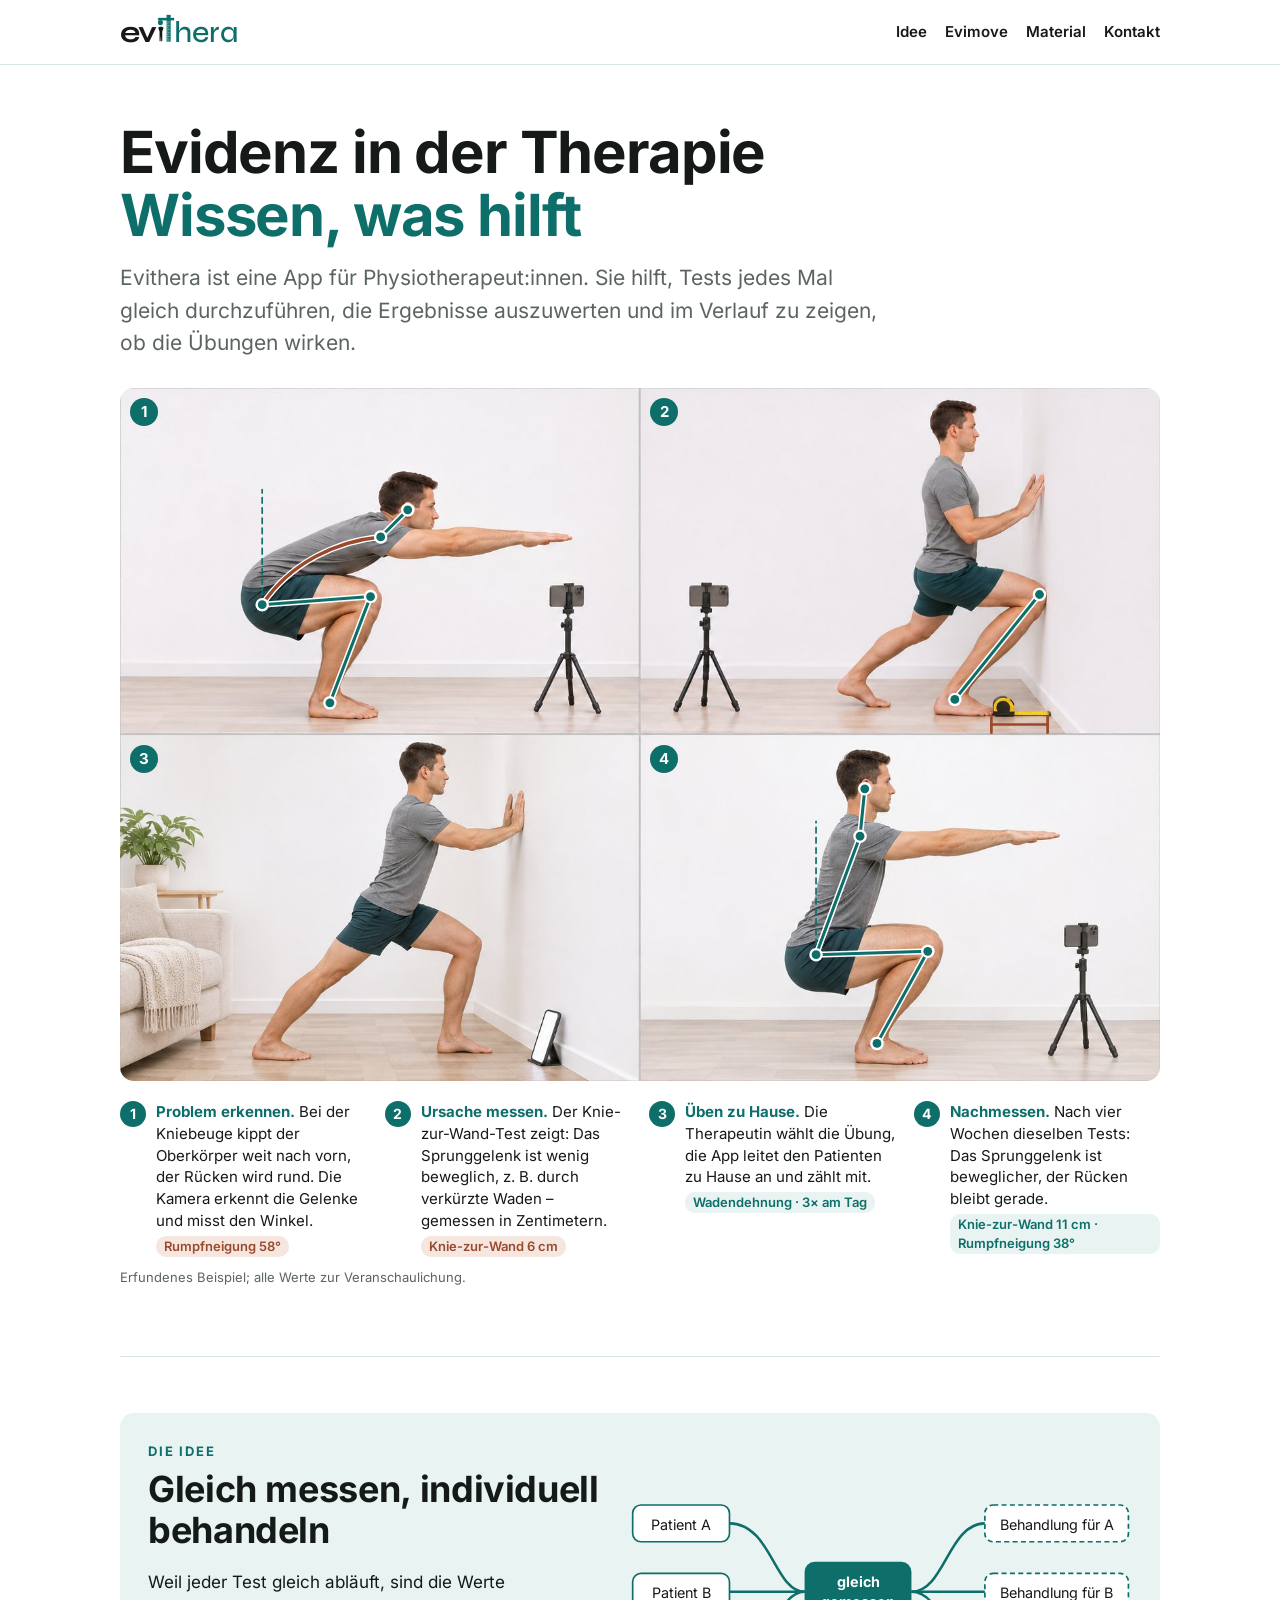
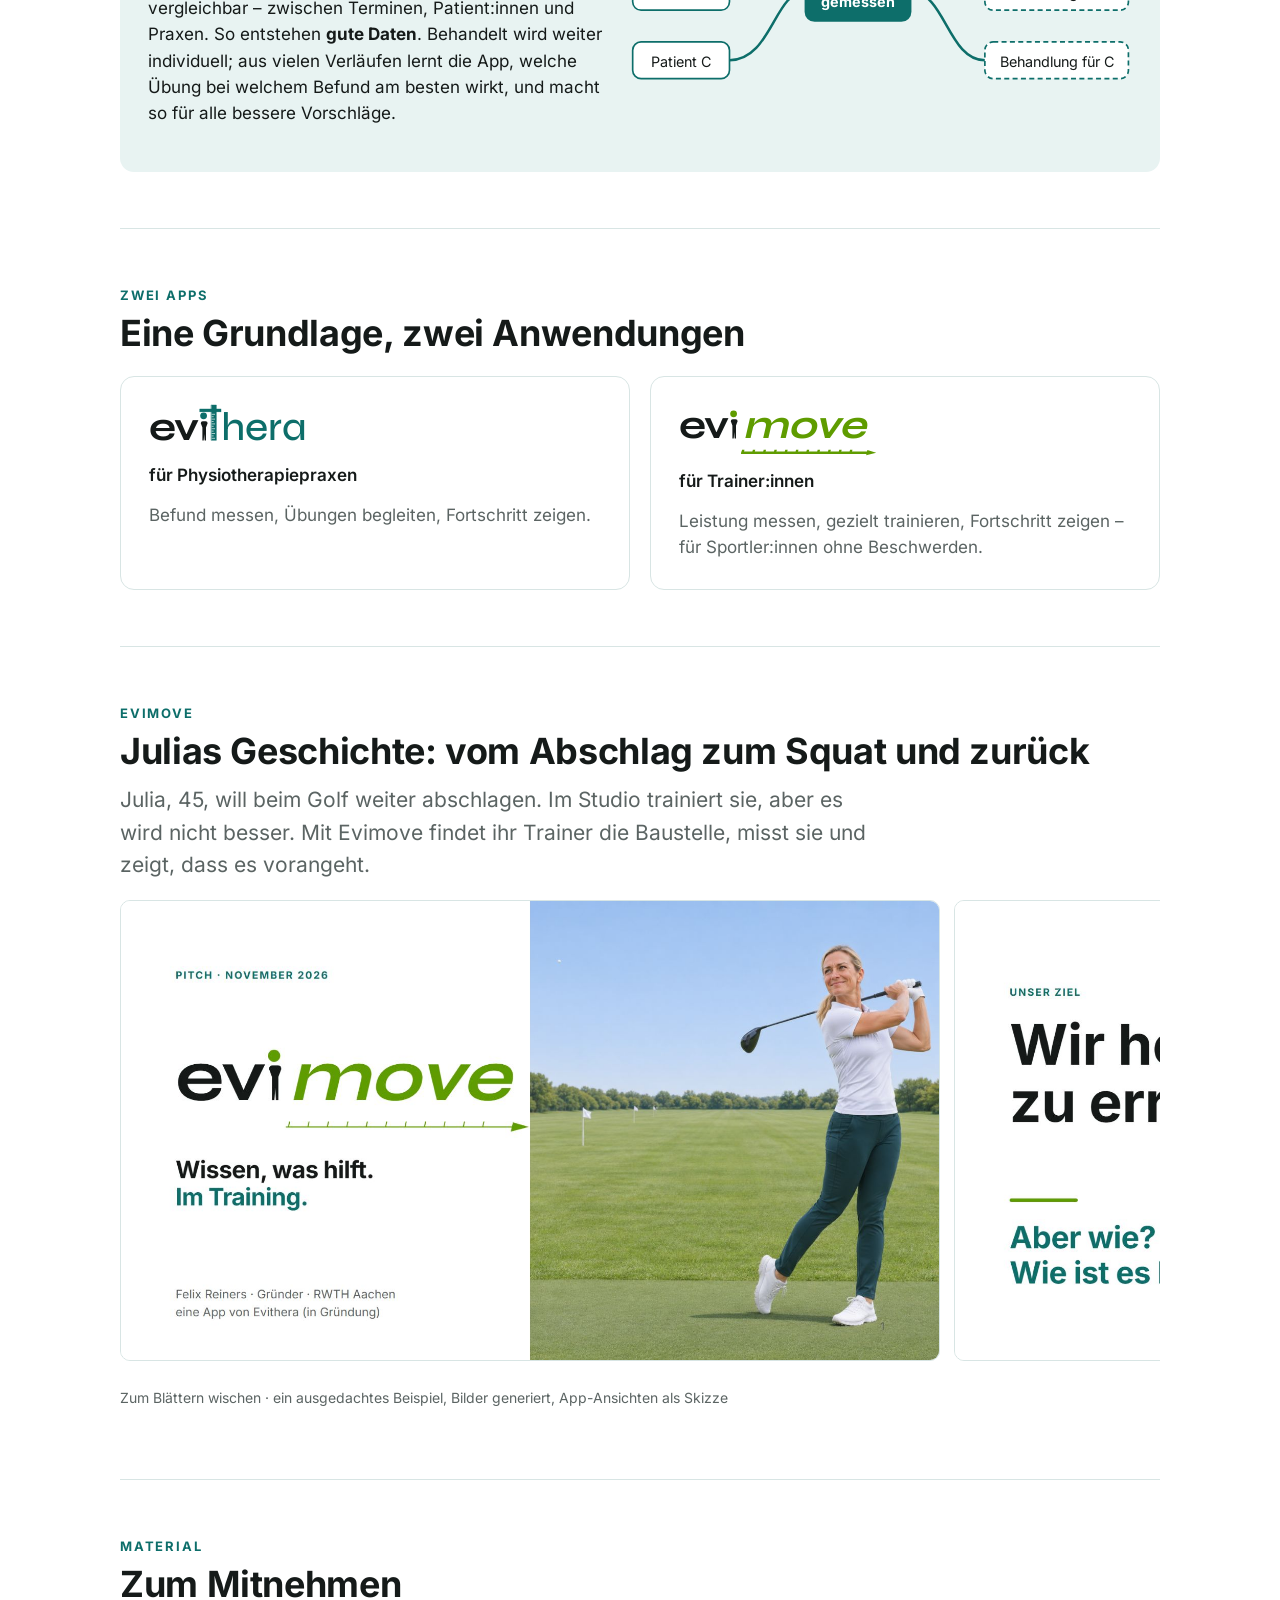
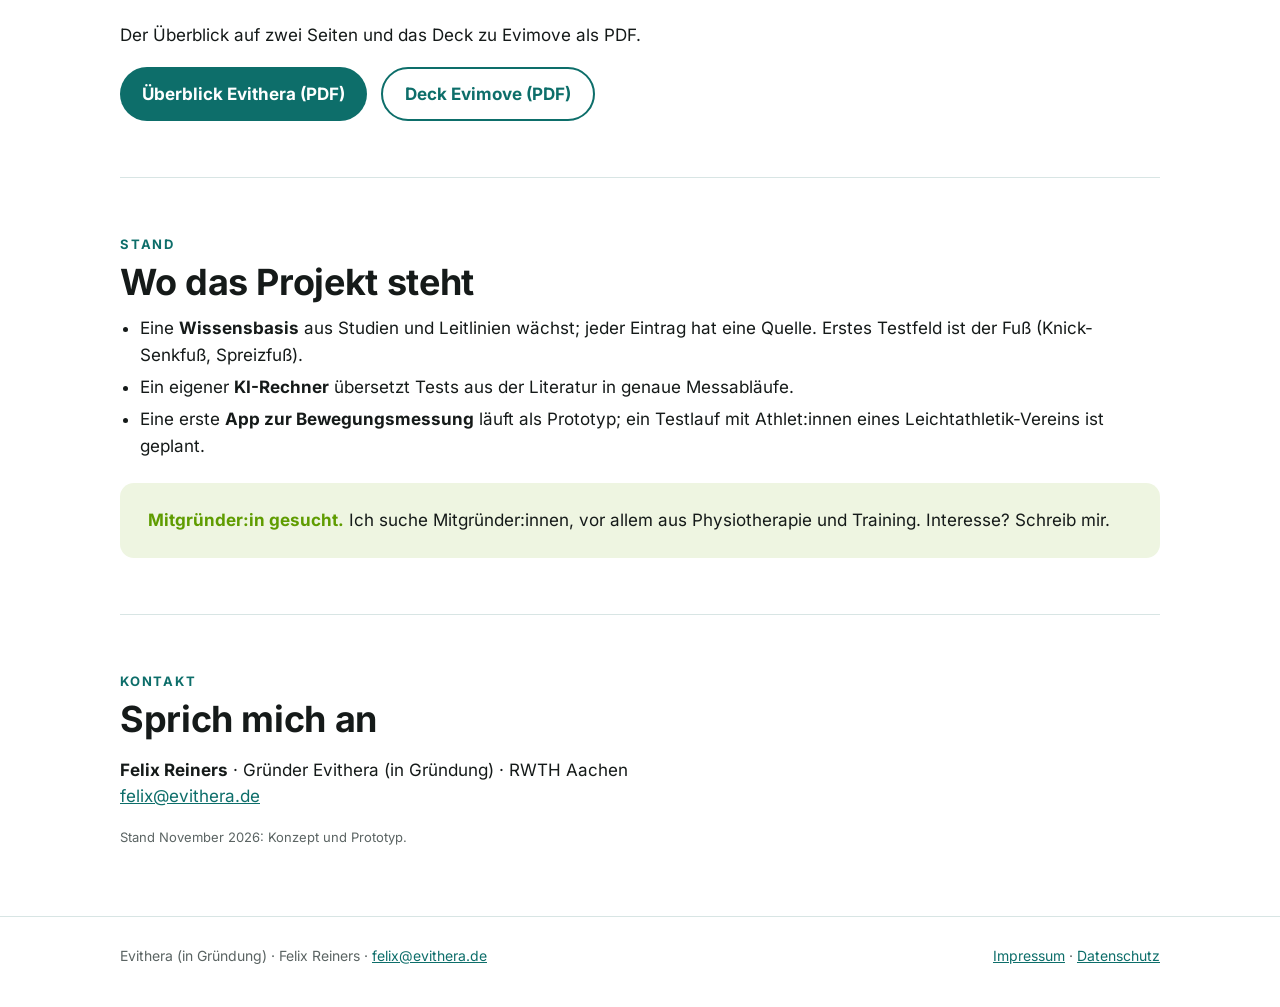
==== index.html @ f62c32c8 "Website evithera.de: Startseite im Handout-Stil, Evimove-Deck als Galerie, Material, Impressum, Date" ====
<!doctype html><html lang="de"><head><meta charset="utf-8"><meta name="viewport" content="width=device-width, initial-scale=1"><title>Evithera · Wissen, was hilft</title><meta name="description" content="Evithera: Evidenz in der Therapie. Tests gleich messen, Übungen begleiten, Fortschritt zeigen. Mit Evimove für Trainer:innen."><link rel="icon" href="bilder/icon.svg" type="image/svg+xml"><link rel="stylesheet" href="fonts/fonts.css"><style>
:root{--ink:#151a19;--petrol:#0d6e6a;--soft:#e8f3f2;--grey:#5b6463;--line:#d8e5e4;--green:#5f9c00;--greenbg:#eef5e1;--warm:#9a4a2c;--warmbg:#f6e6e0;color-scheme:light}
*{box-sizing:border-box}
html{scroll-behavior:smooth}
body{margin:0;background:#fff;color:var(--ink);font-family:Inter,Arial,sans-serif;font-size:17px;line-height:1.55;-webkit-text-size-adjust:100%}
a{color:var(--petrol)}
.w{max-width:1080px;margin:0 auto;padding:0 20px}
header{position:sticky;top:0;background:rgba(255,255,255,.94);backdrop-filter:blur(6px);border-bottom:1px solid var(--line);z-index:5}
header .w{display:flex;align-items:center;justify-content:space-between;gap:16px;height:64px}
nav{display:flex;gap:18px;font-size:15px;font-weight:600}
nav a{color:var(--ink);text-decoration:none}
nav a:hover{color:var(--petrol)}
@media(max-width:620px){nav .opt{display:none}}
h1{font-size:clamp(34px,6vw,58px);line-height:1.08;letter-spacing:-.02em;margin:56px 0 16px}
h1 span{color:var(--petrol)}
h2{font-size:clamp(26px,3.6vw,36px);line-height:1.15;letter-spacing:-.01em;margin:0 0 12px}
.kick{font-size:13px;font-weight:700;letter-spacing:.14em;text-transform:uppercase;color:var(--petrol);margin:0 0 8px}
.lead{font-size:clamp(18px,2.2vw,21px);color:var(--grey);max-width:760px;margin:0 0 28px}
section{padding:56px 0;border-top:1px solid var(--line)}
section.first{border-top:0;padding-top:0}
.story{position:relative;border-radius:14px;overflow:hidden}
.story img{width:100%;height:auto;display:block}
.story svg{position:absolute;inset:0;width:100%;height:100%}
.badge{position:absolute;display:inline-flex;width:28px;height:28px;border-radius:50%;background:var(--petrol);color:#fff;font-weight:700;font-size:15px;align-items:center;justify-content:center}
.caps{display:grid;grid-template-columns:repeat(4,1fr);gap:18px;margin-top:20px}
@media(max-width:860px){.caps{grid-template-columns:1fr 1fr}}
@media(max-width:520px){.caps{grid-template-columns:1fr}}
.cap{display:flex;gap:10px;font-size:15px;line-height:1.45}
.num{display:inline-flex;flex:none;width:26px;height:26px;border-radius:50%;background:var(--petrol);color:#fff;font-weight:700;font-size:14px;align-items:center;justify-content:center}
.cap b{color:var(--petrol)}
.m{display:inline-block;margin-top:4px;font-size:13px;font-weight:600;border-radius:10px;padding:1px 8px;background:var(--soft);color:var(--petrol)}
.m.w{background:var(--warmbg);color:var(--warm)}
.note{font-size:13px;color:var(--grey);margin-top:10px}
.data{display:grid;grid-template-columns:1fr 1.1fr;gap:28px;align-items:center;background:var(--soft);border-radius:14px;padding:28px}
@media(max-width:760px){.data{grid-template-columns:1fr}}
.apps{display:grid;grid-template-columns:1fr 1fr;gap:20px}
@media(max-width:760px){.apps{grid-template-columns:1fr}}
.app{border:1px solid var(--line);border-radius:14px;padding:28px}
.app p{margin:14px 0 0;color:var(--grey)}
.app .who{color:var(--ink);font-weight:600}
.gal{display:flex;gap:14px;overflow-x:auto;scroll-snap-type:x mandatory;padding-bottom:12px;-webkit-overflow-scrolling:touch}
.gal img{flex:none;width:min(86vw,820px);aspect-ratio:16/9;border-radius:10px;border:1px solid var(--line);scroll-snap-align:start;background:var(--soft)}
.hint{font-size:14px;color:var(--grey)}
.dl{display:flex;flex-wrap:wrap;gap:14px;margin-top:18px}
.btn{display:inline-flex;align-items:center;gap:10px;background:var(--petrol);color:#fff;text-decoration:none;font-weight:700;border-radius:999px;padding:12px 22px}
.btn.o{background:#fff;color:var(--petrol);border:2px solid var(--petrol)}
ul.st{padding-left:20px;margin:8px 0 0}ul.st li{margin:6px 0}
.cta{background:var(--greenbg);border-radius:14px;padding:24px 28px;margin-top:24px}
.cta b{color:var(--green)}
footer{border-top:1px solid var(--line);padding:28px 0 40px;font-size:14px;color:var(--grey)}
footer .w{display:flex;flex-wrap:wrap;gap:12px 28px;justify-content:space-between;align-items:center}
.legal h1{font-size:34px;margin-top:40px}.legal h2{font-size:21px;margin-top:28px}.legal p{max-width:760px}
</style></head><body><header><div class="w"><a href="index.html" aria-label="Evithera Startseite" style="text-decoration:none"><div style="display:inline-flex;align-items:baseline;white-space:nowrap;font-family:Syne,sans-serif;font-size:30px;line-height:1;color:#151a19;position:relative"><span style="font-weight:700;letter-spacing:-.02em;display:inline-flex;align-items:baseline">ev<span style="display:inline-block;vertical-align:baseline;overflow:visible;width:0.28em;height:0.74em;margin:0 .01em 0 .015em"><svg viewBox="0 0 28 74" fill="none" stroke="currentColor" stroke-linecap="round" style="display:block;overflow:visible;width:100%;height:100%"><circle cx="11.5" cy="12" r="8.5" fill="#0d6e6a" stroke="none"/><path d="M4.45 30.5 Q4.45 25.5 9.45 25.5 L16.55 25.5 Q21.55 25.5 21.55 30.5 L17.5 41.5 L17.5 74 L8.5 74 L8.5 41.5 Z" fill="currentColor" stroke="none"/><path d="M11.8 75 L13 57 L14.2 75 Z" fill="#ffffff" stroke="none"/></svg></span></span><span style="color:#0d6e6a;display:inline-flex;align-items:baseline;position:relative;font-weight:500"><span style="display:inline-block;vertical-align:baseline;overflow:visible;width:0.3em;height:0.88em;margin:0 0 0 -0.04em"><svg viewBox="0 0 30 88" fill="none" stroke="currentColor" stroke-linecap="round" style="display:block;overflow:visible;width:100%;height:100%"><g transform="translate(0 14.3)"><path d="M6 -14.3 L18.4 -14.3 L18.4 74 L6 74 Z" fill="currentColor"/><rect x="-23" y="-4.3" width="53" height="7.2" fill="currentColor"/><line x1="7.6" y1="69" x2="14.1" y2="69" stroke="#ffffff" stroke-width="1.6"/><line x1="7.6" y1="63" x2="10.6" y2="63" stroke="#ffffff" stroke-width="1.6"/><line x1="7.6" y1="57" x2="14.1" y2="57" stroke="#ffffff" stroke-width="1.6"/><line x1="7.6" y1="51" x2="10.6" y2="51" stroke="#ffffff" stroke-width="1.6"/><line x1="7.6" y1="45" x2="14.1" y2="45" stroke="#ffffff" stroke-width="1.6"/><line x1="7.6" y1="39" x2="10.6" y2="39" stroke="#ffffff" stroke-width="1.6"/><line x1="7.6" y1="33" x2="14.1" y2="33" stroke="#ffffff" stroke-width="1.6"/><line x1="7.6" y1="27" x2="10.6" y2="27" stroke="#ffffff" stroke-width="1.6"/><line x1="7.6" y1="21" x2="14.1" y2="21" stroke="#ffffff" stroke-width="1.6"/><line x1="7.6" y1="15" x2="10.6" y2="15" stroke="#ffffff" stroke-width="1.6"/><line x1="7.6" y1="9" x2="14.1" y2="9" stroke="#ffffff" stroke-width="1.6"/></g></svg></span>hera</span></div></a><nav><a class="opt" href="index.html#idee">Idee</a><a class="opt" href="index.html#evimove">Evimove</a><a href="index.html#material">Material</a><a href="index.html#kontakt">Kontakt</a></nav></div></header><main class="w">
<section class="first"><h1>Evidenz in der Therapie<br><span>Wissen, was hilft</span></h1>
<p class="lead">Evithera ist eine App für Physiotherapeut:innen. Sie hilft, Tests jedes Mal gleich durchzuführen, die Ergebnisse auszuwerten und im Verlauf zu zeigen, ob die Übungen wirken.</p>
<div class="story"><img src="bilder/geschichte.jpg" alt="Bildgeschichte in vier Feldern: Kniebeuge, Knie-zur-Wand-Test, Wadendehnung zu Hause, Nachmessen" width="1536" height="1024"><svg viewBox="0 0 1536 1024" preserveAspectRatio="none" aria-hidden="true">
<defs><g id="dot"><circle r="10" fill="#fff"/><circle r="6.5" fill="#0d6e6a"/></g></defs>
<g fill="none" stroke-linecap="round" stroke-linejoin="round">
<polyline points="425,180 385,220" stroke="#fff" stroke-width="9"/><polyline points="425,180 385,220" stroke="#0d6e6a" stroke-width="4.5"/>
<path d="M385,220 C320,226 252,258 210,320" stroke="#fff" stroke-width="9"/><path d="M385,220 C320,226 252,258 210,320" stroke="#9a4a2c" stroke-width="5"/>
<polyline points="210,320 370,308 310,465" stroke="#fff" stroke-width="9"/><polyline points="210,320 370,308 310,465" stroke="#0d6e6a" stroke-width="4.5"/>
<line x1="210" y1="320" x2="210" y2="150" stroke="#0d6e6a" stroke-width="2.5" stroke-dasharray="8 7"/>
<polyline points="1233,460 1358,305" stroke="#fff" stroke-width="9"/><polyline points="1233,460 1358,305" stroke="#0d6e6a" stroke-width="4.5"/>
<line x1="1287" y1="497" x2="1370" y2="497" stroke="#9a4a2c" stroke-width="4"/><line x1="1287" y1="485" x2="1287" y2="509" stroke="#9a4a2c" stroke-width="4"/><line x1="1370" y1="485" x2="1370" y2="509" stroke="#9a4a2c" stroke-width="4"/>
<polyline points="1100,592 1093,662 1028,837 1193,832 1118,968" stroke="#fff" stroke-width="9"/>
<polyline points="1100,592 1093,662 1028,837 1193,832 1118,968" stroke="#0d6e6a" stroke-width="4.5"/>
<line x1="1028" y1="837" x2="1028" y2="640" stroke="#0d6e6a" stroke-width="2.5" stroke-dasharray="8 7"/>
</g>
<use href="#dot" x="1233" y="460"/><use href="#dot" x="1358" y="305"/>
<use href="#dot" x="1100" y="592"/><use href="#dot" x="1093" y="662"/><use href="#dot" x="1028" y="837"/><use href="#dot" x="1193" y="832"/><use href="#dot" x="1118" y="968"/>
<use href="#dot" x="425" y="180"/><use href="#dot" x="385" y="220"/><use href="#dot" x="210" y="320"/><use href="#dot" x="370" y="308"/><use href="#dot" x="310" y="465"/>
</svg>
<span class="badge" style="left:10px;top:10px">1</span><span class="badge" style="left:calc(50% + 10px);top:10px">2</span>
<span class="badge" style="left:10px;top:calc(50% + 10px)">3</span><span class="badge" style="left:calc(50% + 10px);top:calc(50% + 10px)">4</span></div>
<div class="caps"><div class="cap"><span class="num">1</span><div><b>Problem erkennen.</b> Bei der Kniebeuge kippt der Oberkörper weit nach vorn, der Rücken wird rund. Die Kamera erkennt die Gelenke und misst den Winkel.<br><span class="m w">Rumpfneigung 58°</span></div></div><div class="cap"><span class="num">2</span><div><b>Ursache messen.</b> Der Knie-zur-Wand-Test zeigt: Das Sprunggelenk ist wenig beweglich, z.&nbsp;B. durch verkürzte Waden – gemessen in Zentimetern.<br><span class="m w">Knie-zur-Wand 6 cm</span></div></div><div class="cap"><span class="num">3</span><div><b>Üben zu Hause.</b> Die Therapeutin wählt die Übung, die App leitet den Patienten zu Hause an und zählt mit.<br><span class="m ">Wadendehnung · 3× am Tag</span></div></div><div class="cap"><span class="num">4</span><div><b>Nachmessen.</b> Nach vier Wochen dieselben Tests: Das Sprunggelenk ist beweglicher, der Rücken bleibt gerade.<br><span class="m ">Knie-zur-Wand 11 cm · Rumpfneigung 38°</span></div></div></div><p class="note">Erfundenes Beispiel; alle Werte zur Veranschaulichung.</p></section>

<section id="idee"><div class="data"><div><p class="kick">Die Idee</p><h2>Gleich messen, individuell behandeln</h2>
<p>Weil jeder Test gleich abläuft, sind die Werte vergleichbar – zwischen Terminen, Patient:innen und Praxen. So entstehen <b>gute Daten</b>. Behandelt wird weiter individuell; aus vielen Verläufen lernt die App, welche Übung bei welchem Befund am besten wirkt, und macht so für alle bessere Vorschläge.</p></div>
<svg viewBox="0 0 300 116" width="100%" font-family="Inter,Arial" font-size="8.6" role="img" aria-label="Patient A, B und C werden gleich gemessen und bekommen je ihre eigene Behandlung">
<g fill="#fff" stroke="#0d6e6a"><rect x="1" y="6" width="58" height="22" rx="5"/><rect x="1" y="47" width="58" height="22" rx="5"/><rect x="1" y="88" width="58" height="22" rx="5"/></g>
<g text-anchor="middle" fill="#151a19"><text x="30" y="21">Patient A</text><text x="30" y="62">Patient B</text><text x="30" y="103">Patient C</text></g>
<g stroke="#0d6e6a" stroke-width="1.5" fill="none"><path d="M59 17 C84 17 86 58 104 58"/><path d="M59 58 H104"/><path d="M59 99 C84 99 86 58 104 58"/></g>
<rect x="104" y="40" width="64" height="36" rx="6" fill="#0d6e6a"/><text x="136" y="55" fill="#fff" text-anchor="middle" font-weight="700">gleich</text><text x="136" y="67" fill="#fff" text-anchor="middle" font-weight="700">gemessen</text>
<g stroke="#0d6e6a" stroke-width="1.5" fill="none"><path d="M168 58 C188 58 190 17 212 17"/><path d="M168 58 H212"/><path d="M168 58 C188 58 190 99 212 99"/></g>
<g fill="#fff" stroke="#0d6e6a" stroke-dasharray="3 2"><rect x="212" y="6" width="86" height="22" rx="5"/><rect x="212" y="47" width="86" height="22" rx="5"/><rect x="212" y="88" width="86" height="22" rx="5"/></g>
<g text-anchor="middle" fill="#151a19"><text x="255" y="21">Behandlung für A</text><text x="255" y="62">Behandlung für B</text><text x="255" y="103">Behandlung für C</text></g>
</svg></div></section>

<section><p class="kick">Zwei Apps</p><h2>Eine Grundlage, zwei Anwendungen</h2>
<div class="apps" style="margin-top:22px"><div class="app"><div style="display:inline-flex;align-items:baseline;white-space:nowrap;font-family:Syne,sans-serif;font-size:40px;line-height:1;color:#151a19;position:relative"><span style="font-weight:700;letter-spacing:-.02em;display:inline-flex;align-items:baseline">ev<span style="display:inline-block;vertical-align:baseline;overflow:visible;width:0.28em;height:0.74em;margin:0 .01em 0 .015em"><svg viewBox="0 0 28 74" fill="none" stroke="currentColor" stroke-linecap="round" style="display:block;overflow:visible;width:100%;height:100%"><circle cx="11.5" cy="12" r="8.5" fill="#0d6e6a" stroke="none"/><path d="M4.45 30.5 Q4.45 25.5 9.45 25.5 L16.55 25.5 Q21.55 25.5 21.55 30.5 L17.5 41.5 L17.5 74 L8.5 74 L8.5 41.5 Z" fill="currentColor" stroke="none"/><path d="M11.8 75 L13 57 L14.2 75 Z" fill="#ffffff" stroke="none"/></svg></span></span><span style="color:#0d6e6a;display:inline-flex;align-items:baseline;position:relative;font-weight:500"><span style="display:inline-block;vertical-align:baseline;overflow:visible;width:0.3em;height:0.88em;margin:0 0 0 -0.04em"><svg viewBox="0 0 30 88" fill="none" stroke="currentColor" stroke-linecap="round" style="display:block;overflow:visible;width:100%;height:100%"><g transform="translate(0 14.3)"><path d="M6 -14.3 L18.4 -14.3 L18.4 74 L6 74 Z" fill="currentColor"/><rect x="-23" y="-4.3" width="53" height="7.2" fill="currentColor"/><line x1="7.6" y1="69" x2="14.1" y2="69" stroke="#ffffff" stroke-width="1.6"/><line x1="7.6" y1="63" x2="10.6" y2="63" stroke="#ffffff" stroke-width="1.6"/><line x1="7.6" y1="57" x2="14.1" y2="57" stroke="#ffffff" stroke-width="1.6"/><line x1="7.6" y1="51" x2="10.6" y2="51" stroke="#ffffff" stroke-width="1.6"/><line x1="7.6" y1="45" x2="14.1" y2="45" stroke="#ffffff" stroke-width="1.6"/><line x1="7.6" y1="39" x2="10.6" y2="39" stroke="#ffffff" stroke-width="1.6"/><line x1="7.6" y1="33" x2="14.1" y2="33" stroke="#ffffff" stroke-width="1.6"/><line x1="7.6" y1="27" x2="10.6" y2="27" stroke="#ffffff" stroke-width="1.6"/><line x1="7.6" y1="21" x2="14.1" y2="21" stroke="#ffffff" stroke-width="1.6"/><line x1="7.6" y1="15" x2="10.6" y2="15" stroke="#ffffff" stroke-width="1.6"/><line x1="7.6" y1="9" x2="14.1" y2="9" stroke="#ffffff" stroke-width="1.6"/></g></svg></span>hera</span></div><p class="who">für Physiotherapiepraxen</p><p>Befund messen, Übungen begleiten, Fortschritt zeigen.</p></div>
<div class="app"><div style="display:inline-flex;align-items:baseline;white-space:nowrap;font-family:Syne,sans-serif;font-size:40px;line-height:1;color:#151a19;position:relative"><span style="font-weight:700;letter-spacing:-.02em;display:inline-flex;align-items:baseline">ev</span><span style="display:inline-block;vertical-align:baseline;overflow:visible;width:0.28em;height:0.74em;margin:0 .01em 0 .015em"><svg viewBox="0 0 28 74" fill="none" stroke="currentColor" stroke-linecap="round" style="display:block;overflow:visible;width:100%;height:100%"><circle cx="11.5" cy="12" r="8.5" fill="#5f9c00" stroke="none"/><path d="M4.45 30.5 Q4.45 25.5 9.45 25.5 L16.55 25.5 Q21.55 25.5 21.55 30.5 L17.5 41.5 L17.5 74 L8.5 74 L8.5 41.5 Z" fill="currentColor" stroke="none"/><path d="M11.8 75 L13 57 L14.2 75 Z" fill="#ffffff" stroke="none"/></svg></span><span style="color:#5f9c00;display:inline-flex;align-items:baseline;position:relative;font-weight:700;transform:skewX(-13deg);transform-origin:0 100%">move<span style="position:absolute;left:.04em;right:-.34em;bottom:-.24em;height:.13em"><svg viewBox="0 0 200 14" preserveAspectRatio="none" style="width:100%;height:100%;display:block;overflow:visible"><line x1="2" y1="2" x2="2" y2="10" stroke="currentColor" stroke-width="2.4" vector-effect="non-scaling-stroke"/><line x1="18" y1="2" x2="18" y2="10" stroke="currentColor" stroke-width="2.4" vector-effect="non-scaling-stroke"/><line x1="34" y1="2" x2="34" y2="10" stroke="currentColor" stroke-width="2.4" vector-effect="non-scaling-stroke"/><line x1="50" y1="2" x2="50" y2="10" stroke="currentColor" stroke-width="2.4" vector-effect="non-scaling-stroke"/><line x1="66" y1="2" x2="66" y2="10" stroke="currentColor" stroke-width="2.4" vector-effect="non-scaling-stroke"/><line x1="82" y1="2" x2="82" y2="10" stroke="currentColor" stroke-width="2.4" vector-effect="non-scaling-stroke"/><line x1="98" y1="2" x2="98" y2="10" stroke="currentColor" stroke-width="2.4" vector-effect="non-scaling-stroke"/><line x1="114" y1="2" x2="114" y2="10" stroke="currentColor" stroke-width="2.4" vector-effect="non-scaling-stroke"/><line x1="130" y1="2" x2="130" y2="10" stroke="currentColor" stroke-width="2.4" vector-effect="non-scaling-stroke"/><line x1="146" y1="2" x2="146" y2="10" stroke="currentColor" stroke-width="2.4" vector-effect="non-scaling-stroke"/><line x1="162" y1="2" x2="162" y2="10" stroke="currentColor" stroke-width="2.4" vector-effect="non-scaling-stroke"/><line x1="0" y1="10" x2="192" y2="10" stroke="currentColor" stroke-width="2.6" vector-effect="non-scaling-stroke"/><path d="M186 3 L200 10 L186 17Z" fill="currentColor"/></svg></span></span></div><p class="who" style="margin-top:22px">für Trainer:innen</p><p>Leistung messen, gezielt trainieren, Fortschritt zeigen – für Sportler:innen ohne Beschwerden.</p></div></div></section>

<section id="evimove"><p class="kick">Evimove</p><h2>Julias Geschichte: vom Abschlag zum Squat und zurück</h2>
<p class="lead" style="margin-bottom:18px">Julia, 45, will beim Golf weiter abschlagen. Im Studio trainiert sie, aber es wird nicht besser. Mit Evimove findet ihr Trainer die Baustelle, misst sie und zeigt, dass es vorangeht.</p>
<div class="gal"><img src="material/deck/folie-01.jpg" alt="Evimove-Deck, Folie 1" loading="lazy"><img src="material/deck/folie-02.jpg" alt="Evimove-Deck, Folie 2" loading="lazy"><img src="material/deck/folie-03.jpg" alt="Evimove-Deck, Folie 3" loading="lazy"><img src="material/deck/folie-04.jpg" alt="Evimove-Deck, Folie 4" loading="lazy"><img src="material/deck/folie-05.jpg" alt="Evimove-Deck, Folie 5" loading="lazy"><img src="material/deck/folie-06.jpg" alt="Evimove-Deck, Folie 6" loading="lazy"><img src="material/deck/folie-07.jpg" alt="Evimove-Deck, Folie 7" loading="lazy"><img src="material/deck/folie-08.jpg" alt="Evimove-Deck, Folie 8" loading="lazy"><img src="material/deck/folie-09.jpg" alt="Evimove-Deck, Folie 9" loading="lazy"><img src="material/deck/folie-10.jpg" alt="Evimove-Deck, Folie 10" loading="lazy"><img src="material/deck/folie-11.jpg" alt="Evimove-Deck, Folie 11" loading="lazy"><img src="material/deck/folie-12.jpg" alt="Evimove-Deck, Folie 12" loading="lazy"><img src="material/deck/folie-13.jpg" alt="Evimove-Deck, Folie 13" loading="lazy"><img src="material/deck/folie-14.jpg" alt="Evimove-Deck, Folie 14" loading="lazy"><img src="material/deck/folie-15.jpg" alt="Evimove-Deck, Folie 15" loading="lazy"><img src="material/deck/folie-16.jpg" alt="Evimove-Deck, Folie 16" loading="lazy"><img src="material/deck/folie-17.jpg" alt="Evimove-Deck, Folie 17" loading="lazy"><img src="material/deck/folie-18.jpg" alt="Evimove-Deck, Folie 18" loading="lazy"><img src="material/deck/folie-19.jpg" alt="Evimove-Deck, Folie 19" loading="lazy"><img src="material/deck/folie-20.jpg" alt="Evimove-Deck, Folie 20" loading="lazy"><img src="material/deck/folie-21.jpg" alt="Evimove-Deck, Folie 21" loading="lazy"><img src="material/deck/folie-22.jpg" alt="Evimove-Deck, Folie 22" loading="lazy"><img src="material/deck/folie-23.jpg" alt="Evimove-Deck, Folie 23" loading="lazy"></div><p class="hint">Zum Blättern wischen · ein ausgedachtes Beispiel, Bilder generiert, App-Ansichten als Skizze</p></section>

<section id="material"><p class="kick">Material</p><h2>Zum Mitnehmen</h2>
<p>Der Überblick auf zwei Seiten und das Deck zu Evimove als PDF.</p>
<div class="dl"><a class="btn" href="material/Evithera-Ueberblick.pdf">Überblick Evithera (PDF)</a><a class="btn o" href="material/Evimove-Deck.pdf">Deck Evimove (PDF)</a></div></section>

<section><p class="kick">Stand</p><h2>Wo das Projekt steht</h2>
<ul class="st"><li>Eine <b>Wissensbasis</b> aus Studien und Leitlinien wächst; jeder Eintrag hat eine Quelle. Erstes Testfeld ist der Fuß (Knick-Senkfuß, Spreizfuß).</li>
<li>Ein eigener <b>KI-Rechner</b> übersetzt Tests aus der Literatur in genaue Messabläufe.</li>
<li>Eine erste <b>App zur Bewegungsmessung</b> läuft als Prototyp; ein Testlauf mit Athlet:innen eines Leichtathletik-Vereins ist geplant.</li></ul>
<div class="cta"><b>Mitgründer:in gesucht.</b> Ich suche Mitgründer:innen, vor allem aus Physiotherapie und Training. Interesse? Schreib mir.</div></section>

<section id="kontakt"><p class="kick">Kontakt</p><h2>Sprich mich an</h2>
<p><b>Felix Reiners</b> · Gründer Evithera (in Gründung) · RWTH Aachen<br><a href="mailto:felix@evithera.de">felix@evithera.de</a></p>
<p class="note">Stand November 2026: Konzept und Prototyp.</p></section>
</main><footer><div class="w"><span>Evithera (in Gründung) · Felix Reiners · <a href="mailto:felix@evithera.de">felix@evithera.de</a></span><span><a href="impressum.html">Impressum</a> · <a href="datenschutz.html">Datenschutz</a></span></div></footer></body></html>
---- fonts/fonts.css ----
@font-face{font-family:'Inter';font-style:normal;font-weight:400 700;font-display:swap;src:url(inter.woff2) format('woff2')}
@font-face{font-family:'Syne';font-style:normal;font-weight:500 700;font-display:swap;src:url(syne.woff2) format('woff2')}
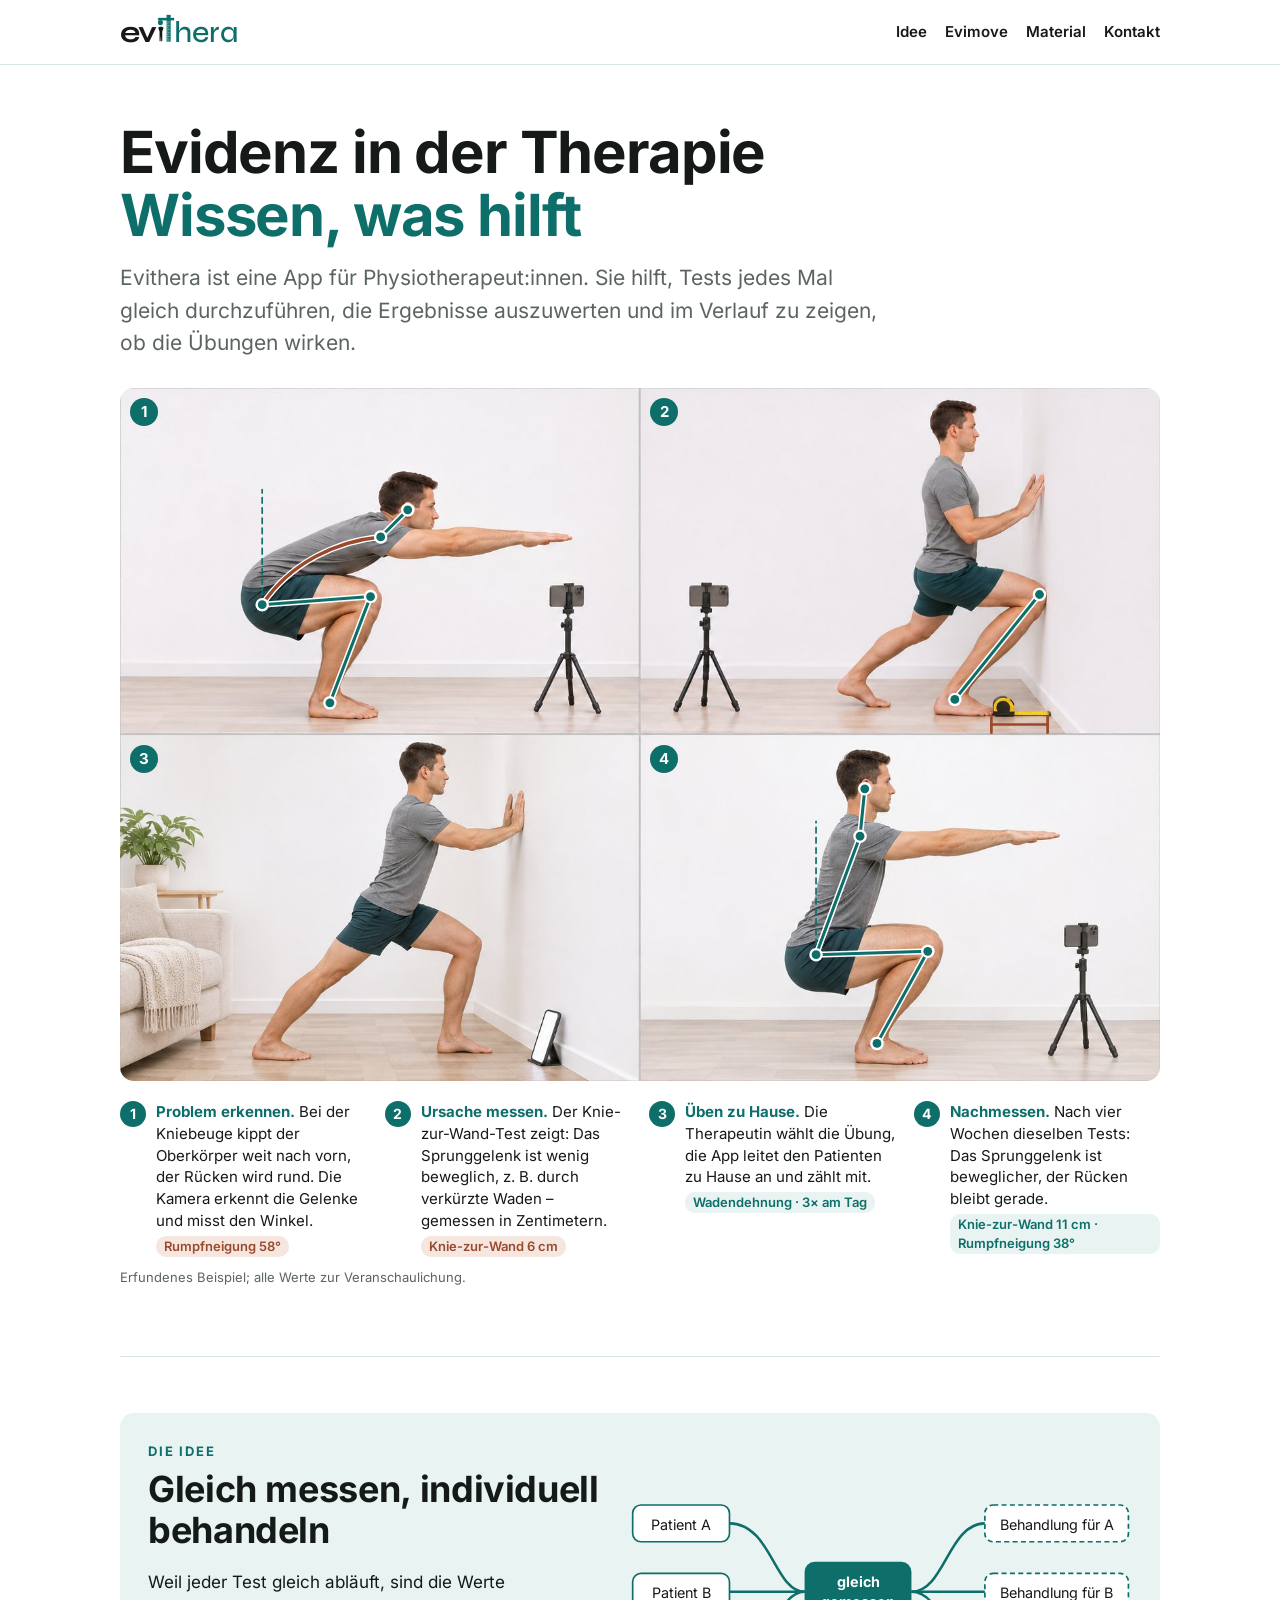
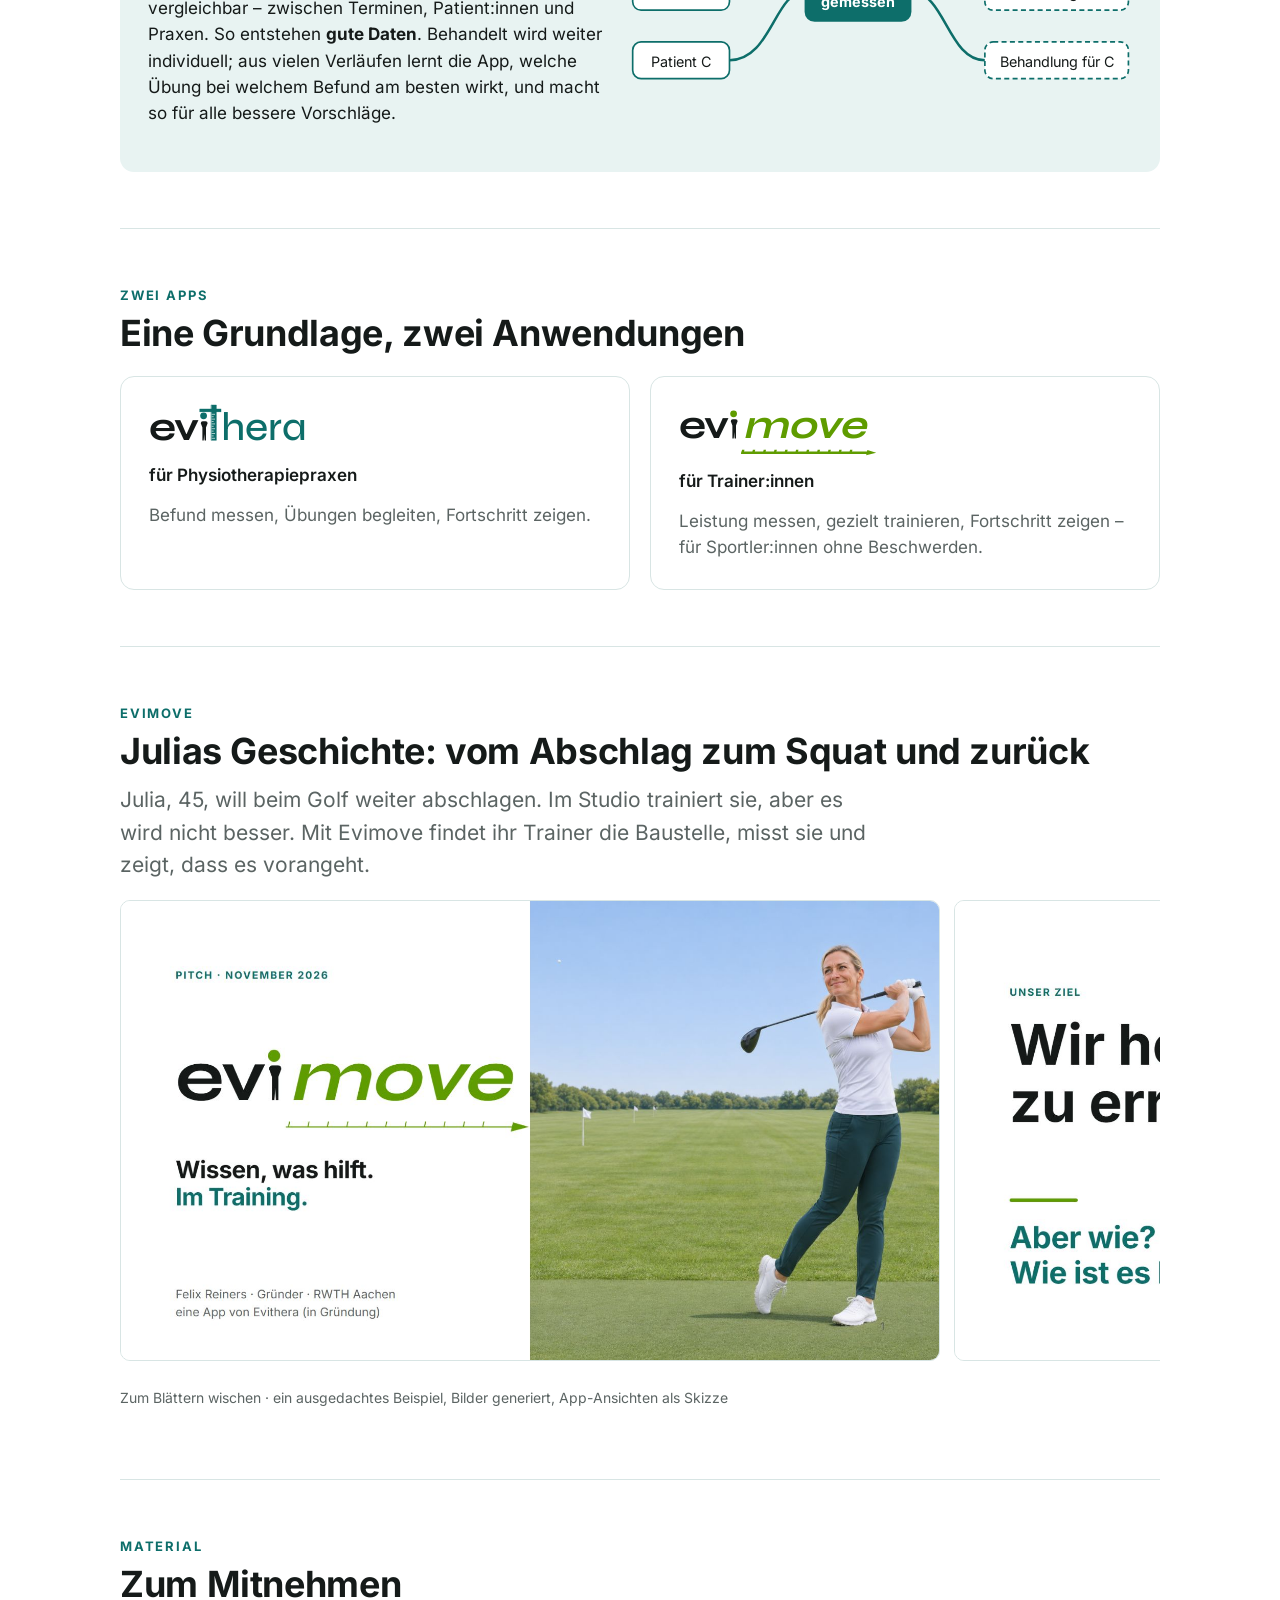
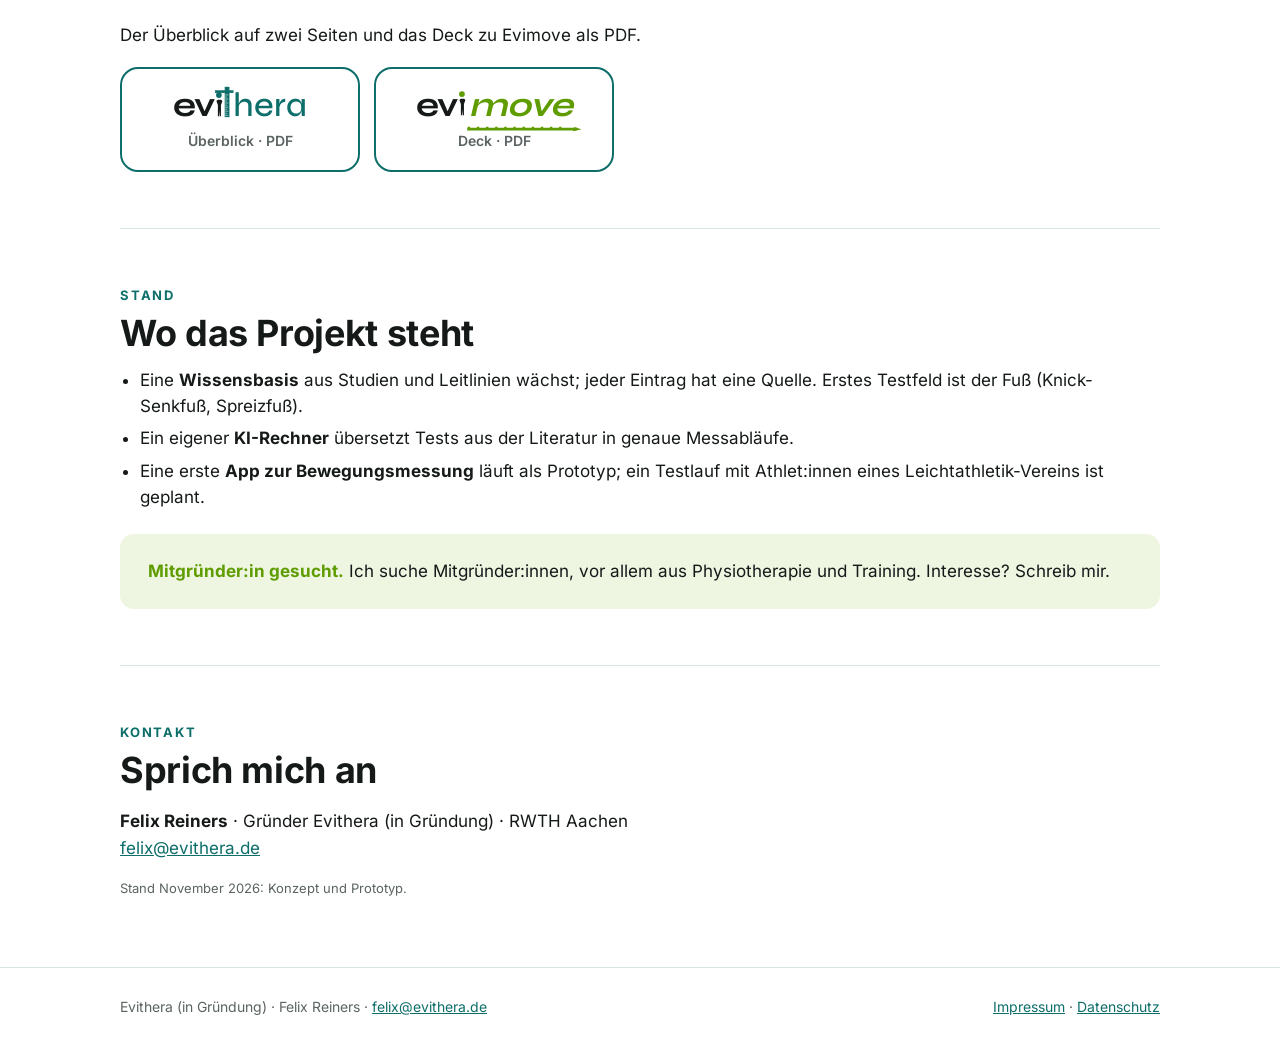
==== commit eef2d240: "Material: zwei Buttons mit den Logos von Evithera und Evimove" ====
--- a/index.html
+++ b/index.html
@@ -44,6 +44,9 @@
 .dl{display:flex;flex-wrap:wrap;gap:14px;margin-top:18px}
 .btn{display:inline-flex;align-items:center;gap:10px;background:var(--petrol);color:#fff;text-decoration:none;font-weight:700;border-radius:999px;padding:12px 22px}
 .btn.o{background:#fff;color:var(--petrol);border:2px solid var(--petrol)}
+.lbtn{display:inline-flex;flex-direction:column;align-items:center;justify-content:center;gap:8px;min-width:240px;padding:18px 26px;border:2px solid var(--petrol);border-radius:18px;background:#fff;text-decoration:none;color:var(--grey);font-size:14px;font-weight:600}
+.lbtn:hover{background:var(--soft)}
+.lbtn svg,.lbtn img{display:block;height:34px;width:auto}
 ul.st{padding-left:20px;margin:8px 0 0}ul.st li{margin:6px 0}
 .cta{background:var(--greenbg);border-radius:14px;padding:24px 28px;margin-top:24px}
 .cta b{color:var(--green)}
@@ -96,7 +99,7 @@
 
 <section id="material"><p class="kick">Material</p><h2>Zum Mitnehmen</h2>
 <p>Der Überblick auf zwei Seiten und das Deck zu Evimove als PDF.</p>
-<div class="dl"><a class="btn" href="material/Evithera-Ueberblick.pdf">Überblick Evithera (PDF)</a><a class="btn o" href="material/Evimove-Deck.pdf">Deck Evimove (PDF)</a></div></section>
+<div class="dl"><a class="lbtn" href="material/Evithera-Ueberblick.pdf" aria-label="Überblick Evithera (PDF)"><div style="display:inline-flex;align-items:baseline;white-space:nowrap;font-family:Syne,sans-serif;font-size:34px;line-height:1;color:#151a19;position:relative"><span style="font-weight:700;letter-spacing:-.02em;display:inline-flex;align-items:baseline">ev<span style="display:inline-block;vertical-align:baseline;overflow:visible;width:0.28em;height:0.74em;margin:0 .01em 0 .015em"><svg viewBox="0 0 28 74" fill="none" stroke="currentColor" stroke-linecap="round" style="display:block;overflow:visible;width:100%;height:100%"><circle cx="11.5" cy="12" r="8.5" fill="#0d6e6a" stroke="none"/><path d="M4.45 30.5 Q4.45 25.5 9.45 25.5 L16.55 25.5 Q21.55 25.5 21.55 30.5 L17.5 41.5 L17.5 74 L8.5 74 L8.5 41.5 Z" fill="currentColor" stroke="none"/><path d="M11.8 75 L13 57 L14.2 75 Z" fill="#ffffff" stroke="none"/></svg></span></span><span style="color:#0d6e6a;display:inline-flex;align-items:baseline;position:relative;font-weight:500"><span style="display:inline-block;vertical-align:baseline;overflow:visible;width:0.3em;height:0.88em;margin:0 0 0 -0.04em"><svg viewBox="0 0 30 88" fill="none" stroke="currentColor" stroke-linecap="round" style="display:block;overflow:visible;width:100%;height:100%"><g transform="translate(0 14.3)"><path d="M6 -14.3 L18.4 -14.3 L18.4 74 L6 74 Z" fill="currentColor"/><rect x="-23" y="-4.3" width="53" height="7.2" fill="currentColor"/><line x1="7.6" y1="69" x2="14.1" y2="69" stroke="#ffffff" stroke-width="1.6"/><line x1="7.6" y1="63" x2="10.6" y2="63" stroke="#ffffff" stroke-width="1.6"/><line x1="7.6" y1="57" x2="14.1" y2="57" stroke="#ffffff" stroke-width="1.6"/><line x1="7.6" y1="51" x2="10.6" y2="51" stroke="#ffffff" stroke-width="1.6"/><line x1="7.6" y1="45" x2="14.1" y2="45" stroke="#ffffff" stroke-width="1.6"/><line x1="7.6" y1="39" x2="10.6" y2="39" stroke="#ffffff" stroke-width="1.6"/><line x1="7.6" y1="33" x2="14.1" y2="33" stroke="#ffffff" stroke-width="1.6"/><line x1="7.6" y1="27" x2="10.6" y2="27" stroke="#ffffff" stroke-width="1.6"/><line x1="7.6" y1="21" x2="14.1" y2="21" stroke="#ffffff" stroke-width="1.6"/><line x1="7.6" y1="15" x2="10.6" y2="15" stroke="#ffffff" stroke-width="1.6"/><line x1="7.6" y1="9" x2="14.1" y2="9" stroke="#ffffff" stroke-width="1.6"/></g></svg></span>hera</span></div><span>Überblick · PDF</span></a><a class="lbtn" href="material/Evimove-Deck.pdf" aria-label="Deck Evimove (PDF)"><div style="display:inline-flex;align-items:baseline;white-space:nowrap;font-family:Syne,sans-serif;font-size:34px;line-height:1;color:#151a19;position:relative"><span style="font-weight:700;letter-spacing:-.02em;display:inline-flex;align-items:baseline">ev</span><span style="display:inline-block;vertical-align:baseline;overflow:visible;width:0.28em;height:0.74em;margin:0 .01em 0 .015em"><svg viewBox="0 0 28 74" fill="none" stroke="currentColor" stroke-linecap="round" style="display:block;overflow:visible;width:100%;height:100%"><circle cx="11.5" cy="12" r="8.5" fill="#5f9c00" stroke="none"/><path d="M4.45 30.5 Q4.45 25.5 9.45 25.5 L16.55 25.5 Q21.55 25.5 21.55 30.5 L17.5 41.5 L17.5 74 L8.5 74 L8.5 41.5 Z" fill="currentColor" stroke="none"/><path d="M11.8 75 L13 57 L14.2 75 Z" fill="#ffffff" stroke="none"/></svg></span><span style="color:#5f9c00;display:inline-flex;align-items:baseline;position:relative;font-weight:700;transform:skewX(-13deg);transform-origin:0 100%">move<span style="position:absolute;left:.04em;right:-.34em;bottom:-.24em;height:.13em"><svg viewBox="0 0 200 14" preserveAspectRatio="none" style="width:100%;height:100%;display:block;overflow:visible"><line x1="2" y1="2" x2="2" y2="10" stroke="currentColor" stroke-width="2.4" vector-effect="non-scaling-stroke"/><line x1="18" y1="2" x2="18" y2="10" stroke="currentColor" stroke-width="2.4" vector-effect="non-scaling-stroke"/><line x1="34" y1="2" x2="34" y2="10" stroke="currentColor" stroke-width="2.4" vector-effect="non-scaling-stroke"/><line x1="50" y1="2" x2="50" y2="10" stroke="currentColor" stroke-width="2.4" vector-effect="non-scaling-stroke"/><line x1="66" y1="2" x2="66" y2="10" stroke="currentColor" stroke-width="2.4" vector-effect="non-scaling-stroke"/><line x1="82" y1="2" x2="82" y2="10" stroke="currentColor" stroke-width="2.4" vector-effect="non-scaling-stroke"/><line x1="98" y1="2" x2="98" y2="10" stroke="currentColor" stroke-width="2.4" vector-effect="non-scaling-stroke"/><line x1="114" y1="2" x2="114" y2="10" stroke="currentColor" stroke-width="2.4" vector-effect="non-scaling-stroke"/><line x1="130" y1="2" x2="130" y2="10" stroke="currentColor" stroke-width="2.4" vector-effect="non-scaling-stroke"/><line x1="146" y1="2" x2="146" y2="10" stroke="currentColor" stroke-width="2.4" vector-effect="non-scaling-stroke"/><line x1="162" y1="2" x2="162" y2="10" stroke="currentColor" stroke-width="2.4" vector-effect="non-scaling-stroke"/><line x1="0" y1="10" x2="192" y2="10" stroke="currentColor" stroke-width="2.6" vector-effect="non-scaling-stroke"/><path d="M186 3 L200 10 L186 17Z" fill="currentColor"/></svg></span></span></div><span>Deck · PDF</span></a></div></section>
 
 <section><p class="kick">Stand</p><h2>Wo das Projekt steht</h2>
 <ul class="st"><li>Eine <b>Wissensbasis</b> aus Studien und Leitlinien wächst; jeder Eintrag hat eine Quelle. Erstes Testfeld ist der Fuß (Knick-Senkfuß, Spreizfuß).</li>
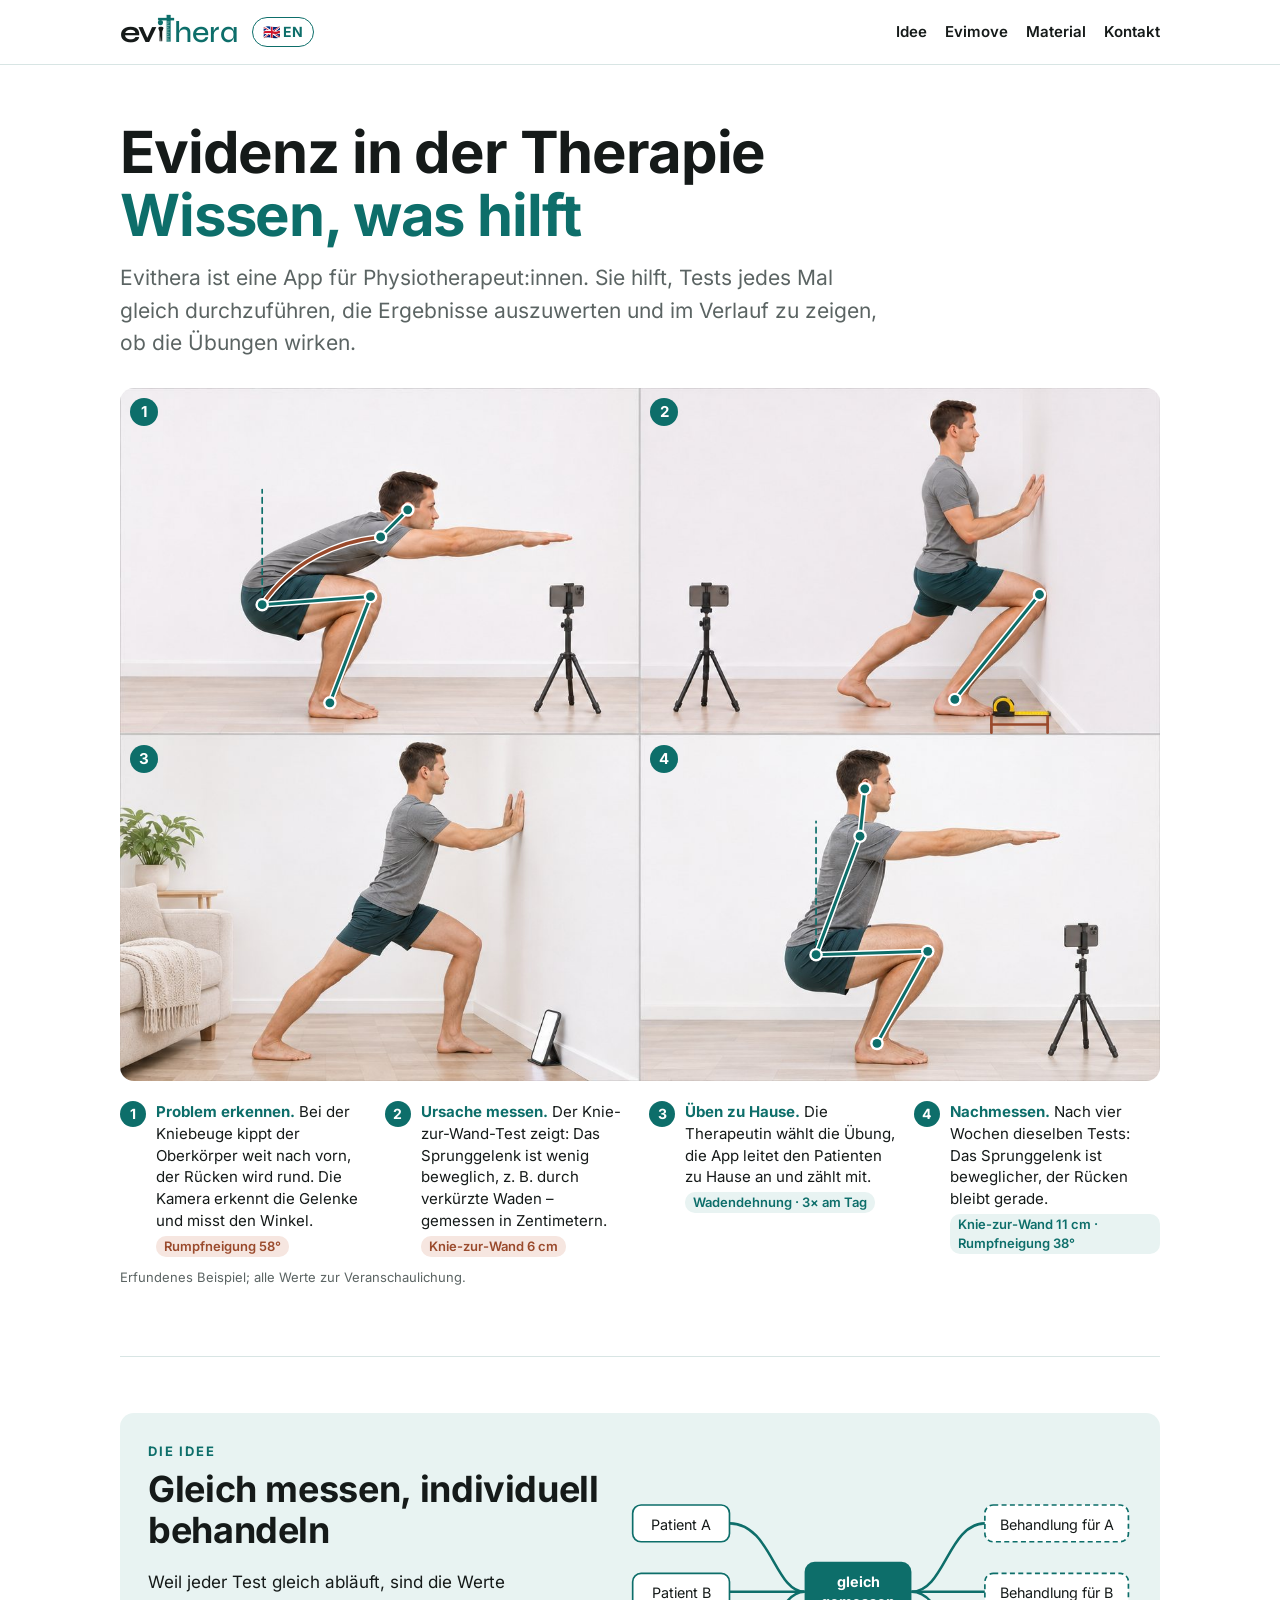
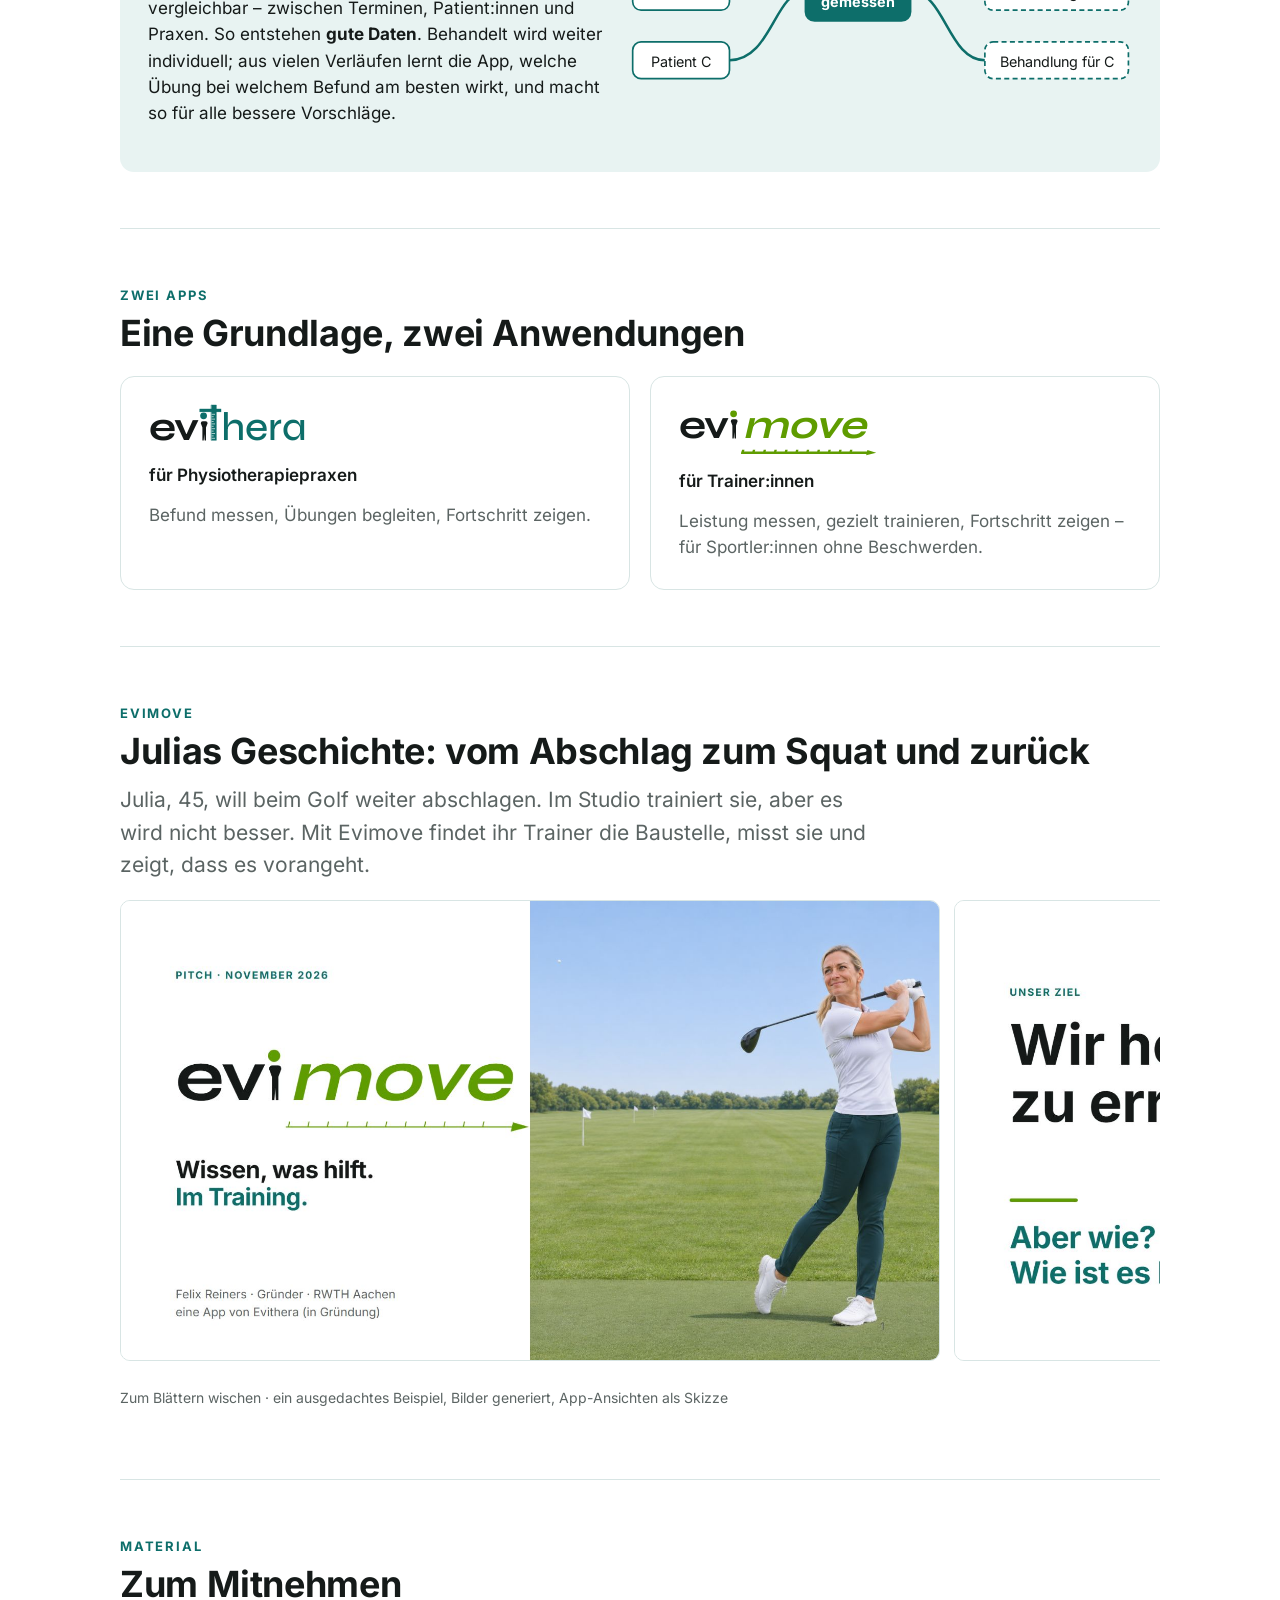
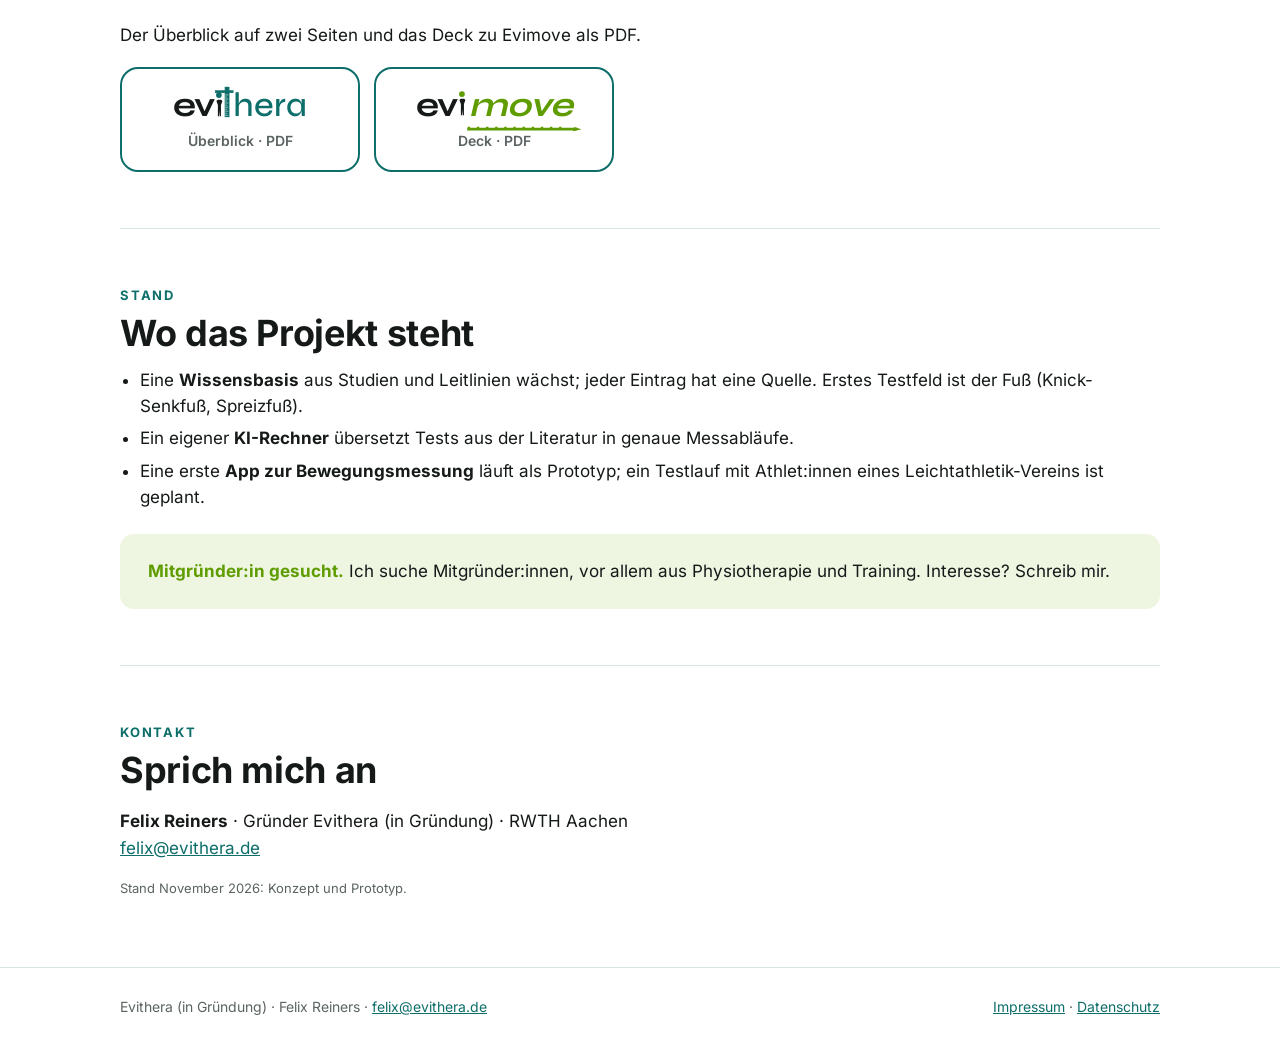
==== commit 24f57fb1: "Englische Fassung en.html, Umschalter DE/EN oben links" ====
--- a/index.html
+++ b/index.html
@@ -11,6 +11,9 @@
 nav a{color:var(--ink);text-decoration:none}
 nav a:hover{color:var(--petrol)}
 @media(max-width:620px){nav .opt{display:none}}
+.left{display:flex;align-items:center;gap:14px}
+.lang{font-size:14px;font-weight:700;color:var(--petrol);text-decoration:none;border:1.5px solid var(--petrol);border-radius:999px;padding:3px 10px;white-space:nowrap}
+.lang:hover{background:var(--soft)}
 h1{font-size:clamp(34px,6vw,58px);line-height:1.08;letter-spacing:-.02em;margin:56px 0 16px}
 h1 span{color:var(--petrol)}
 h2{font-size:clamp(26px,3.6vw,36px);line-height:1.15;letter-spacing:-.01em;margin:0 0 12px}
@@ -53,7 +56,7 @@
 footer{border-top:1px solid var(--line);padding:28px 0 40px;font-size:14px;color:var(--grey)}
 footer .w{display:flex;flex-wrap:wrap;gap:12px 28px;justify-content:space-between;align-items:center}
 .legal h1{font-size:34px;margin-top:40px}.legal h2{font-size:21px;margin-top:28px}.legal p{max-width:760px}
-</style></head><body><header><div class="w"><a href="index.html" aria-label="Evithera Startseite" style="text-decoration:none"><div style="display:inline-flex;align-items:baseline;white-space:nowrap;font-family:Syne,sans-serif;font-size:30px;line-height:1;color:#151a19;position:relative"><span style="font-weight:700;letter-spacing:-.02em;display:inline-flex;align-items:baseline">ev<span style="display:inline-block;vertical-align:baseline;overflow:visible;width:0.28em;height:0.74em;margin:0 .01em 0 .015em"><svg viewBox="0 0 28 74" fill="none" stroke="currentColor" stroke-linecap="round" style="display:block;overflow:visible;width:100%;height:100%"><circle cx="11.5" cy="12" r="8.5" fill="#0d6e6a" stroke="none"/><path d="M4.45 30.5 Q4.45 25.5 9.45 25.5 L16.55 25.5 Q21.55 25.5 21.55 30.5 L17.5 41.5 L17.5 74 L8.5 74 L8.5 41.5 Z" fill="currentColor" stroke="none"/><path d="M11.8 75 L13 57 L14.2 75 Z" fill="#ffffff" stroke="none"/></svg></span></span><span style="color:#0d6e6a;display:inline-flex;align-items:baseline;position:relative;font-weight:500"><span style="display:inline-block;vertical-align:baseline;overflow:visible;width:0.3em;height:0.88em;margin:0 0 0 -0.04em"><svg viewBox="0 0 30 88" fill="none" stroke="currentColor" stroke-linecap="round" style="display:block;overflow:visible;width:100%;height:100%"><g transform="translate(0 14.3)"><path d="M6 -14.3 L18.4 -14.3 L18.4 74 L6 74 Z" fill="currentColor"/><rect x="-23" y="-4.3" width="53" height="7.2" fill="currentColor"/><line x1="7.6" y1="69" x2="14.1" y2="69" stroke="#ffffff" stroke-width="1.6"/><line x1="7.6" y1="63" x2="10.6" y2="63" stroke="#ffffff" stroke-width="1.6"/><line x1="7.6" y1="57" x2="14.1" y2="57" stroke="#ffffff" stroke-width="1.6"/><line x1="7.6" y1="51" x2="10.6" y2="51" stroke="#ffffff" stroke-width="1.6"/><line x1="7.6" y1="45" x2="14.1" y2="45" stroke="#ffffff" stroke-width="1.6"/><line x1="7.6" y1="39" x2="10.6" y2="39" stroke="#ffffff" stroke-width="1.6"/><line x1="7.6" y1="33" x2="14.1" y2="33" stroke="#ffffff" stroke-width="1.6"/><line x1="7.6" y1="27" x2="10.6" y2="27" stroke="#ffffff" stroke-width="1.6"/><line x1="7.6" y1="21" x2="14.1" y2="21" stroke="#ffffff" stroke-width="1.6"/><line x1="7.6" y1="15" x2="10.6" y2="15" stroke="#ffffff" stroke-width="1.6"/><line x1="7.6" y1="9" x2="14.1" y2="9" stroke="#ffffff" stroke-width="1.6"/></g></svg></span>hera</span></div></a><nav><a class="opt" href="index.html#idee">Idee</a><a class="opt" href="index.html#evimove">Evimove</a><a href="index.html#material">Material</a><a href="index.html#kontakt">Kontakt</a></nav></div></header><main class="w">
+</style></head><body><header><div class="w"><div class="left"><a href="index.html" aria-label="Evithera Startseite" style="text-decoration:none"><div style="display:inline-flex;align-items:baseline;white-space:nowrap;font-family:Syne,sans-serif;font-size:30px;line-height:1;color:#151a19;position:relative"><span style="font-weight:700;letter-spacing:-.02em;display:inline-flex;align-items:baseline">ev<span style="display:inline-block;vertical-align:baseline;overflow:visible;width:0.28em;height:0.74em;margin:0 .01em 0 .015em"><svg viewBox="0 0 28 74" fill="none" stroke="currentColor" stroke-linecap="round" style="display:block;overflow:visible;width:100%;height:100%"><circle cx="11.5" cy="12" r="8.5" fill="#0d6e6a" stroke="none"/><path d="M4.45 30.5 Q4.45 25.5 9.45 25.5 L16.55 25.5 Q21.55 25.5 21.55 30.5 L17.5 41.5 L17.5 74 L8.5 74 L8.5 41.5 Z" fill="currentColor" stroke="none"/><path d="M11.8 75 L13 57 L14.2 75 Z" fill="#ffffff" stroke="none"/></svg></span></span><span style="color:#0d6e6a;display:inline-flex;align-items:baseline;position:relative;font-weight:500"><span style="display:inline-block;vertical-align:baseline;overflow:visible;width:0.3em;height:0.88em;margin:0 0 0 -0.04em"><svg viewBox="0 0 30 88" fill="none" stroke="currentColor" stroke-linecap="round" style="display:block;overflow:visible;width:100%;height:100%"><g transform="translate(0 14.3)"><path d="M6 -14.3 L18.4 -14.3 L18.4 74 L6 74 Z" fill="currentColor"/><rect x="-23" y="-4.3" width="53" height="7.2" fill="currentColor"/><line x1="7.6" y1="69" x2="14.1" y2="69" stroke="#ffffff" stroke-width="1.6"/><line x1="7.6" y1="63" x2="10.6" y2="63" stroke="#ffffff" stroke-width="1.6"/><line x1="7.6" y1="57" x2="14.1" y2="57" stroke="#ffffff" stroke-width="1.6"/><line x1="7.6" y1="51" x2="10.6" y2="51" stroke="#ffffff" stroke-width="1.6"/><line x1="7.6" y1="45" x2="14.1" y2="45" stroke="#ffffff" stroke-width="1.6"/><line x1="7.6" y1="39" x2="10.6" y2="39" stroke="#ffffff" stroke-width="1.6"/><line x1="7.6" y1="33" x2="14.1" y2="33" stroke="#ffffff" stroke-width="1.6"/><line x1="7.6" y1="27" x2="10.6" y2="27" stroke="#ffffff" stroke-width="1.6"/><line x1="7.6" y1="21" x2="14.1" y2="21" stroke="#ffffff" stroke-width="1.6"/><line x1="7.6" y1="15" x2="10.6" y2="15" stroke="#ffffff" stroke-width="1.6"/><line x1="7.6" y1="9" x2="14.1" y2="9" stroke="#ffffff" stroke-width="1.6"/></g></svg></span>hera</span></div></a><a class="lang" href="en.html" hreflang="en" aria-label="English version">🇬🇧 EN</a></div><nav><a class="opt" href="index.html#idee">Idee</a><a class="opt" href="index.html#evimove">Evimove</a><a href="index.html#material">Material</a><a href="index.html#kontakt">Kontakt</a></nav></div></header><main class="w">
 <section class="first"><h1>Evidenz in der Therapie<br><span>Wissen, was hilft</span></h1>
 <p class="lead">Evithera ist eine App für Physiotherapeut:innen. Sie hilft, Tests jedes Mal gleich durchzuführen, die Ergebnisse auszuwerten und im Verlauf zu zeigen, ob die Übungen wirken.</p>
 <div class="story"><img src="bilder/geschichte.jpg" alt="Bildgeschichte in vier Feldern: Kniebeuge, Knie-zur-Wand-Test, Wadendehnung zu Hause, Nachmessen" width="1536" height="1024"><svg viewBox="0 0 1536 1024" preserveAspectRatio="none" aria-hidden="true">
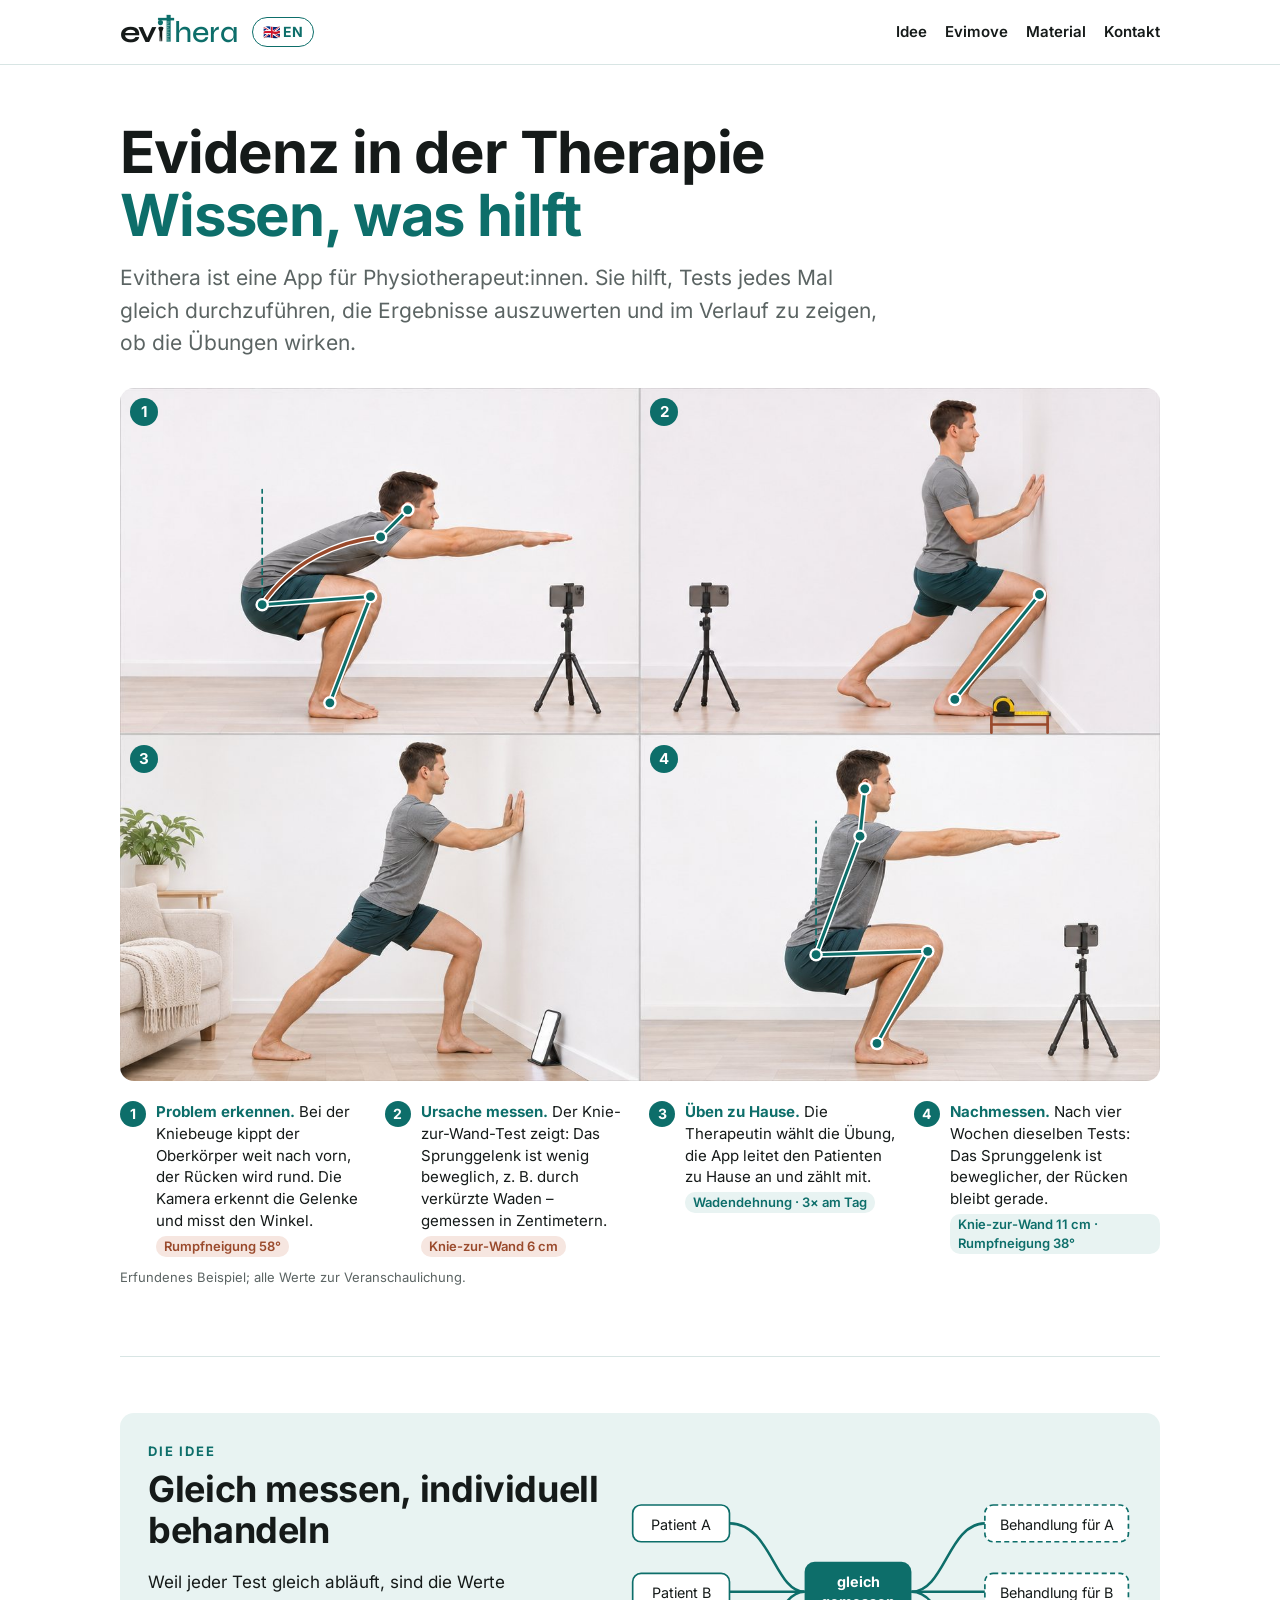
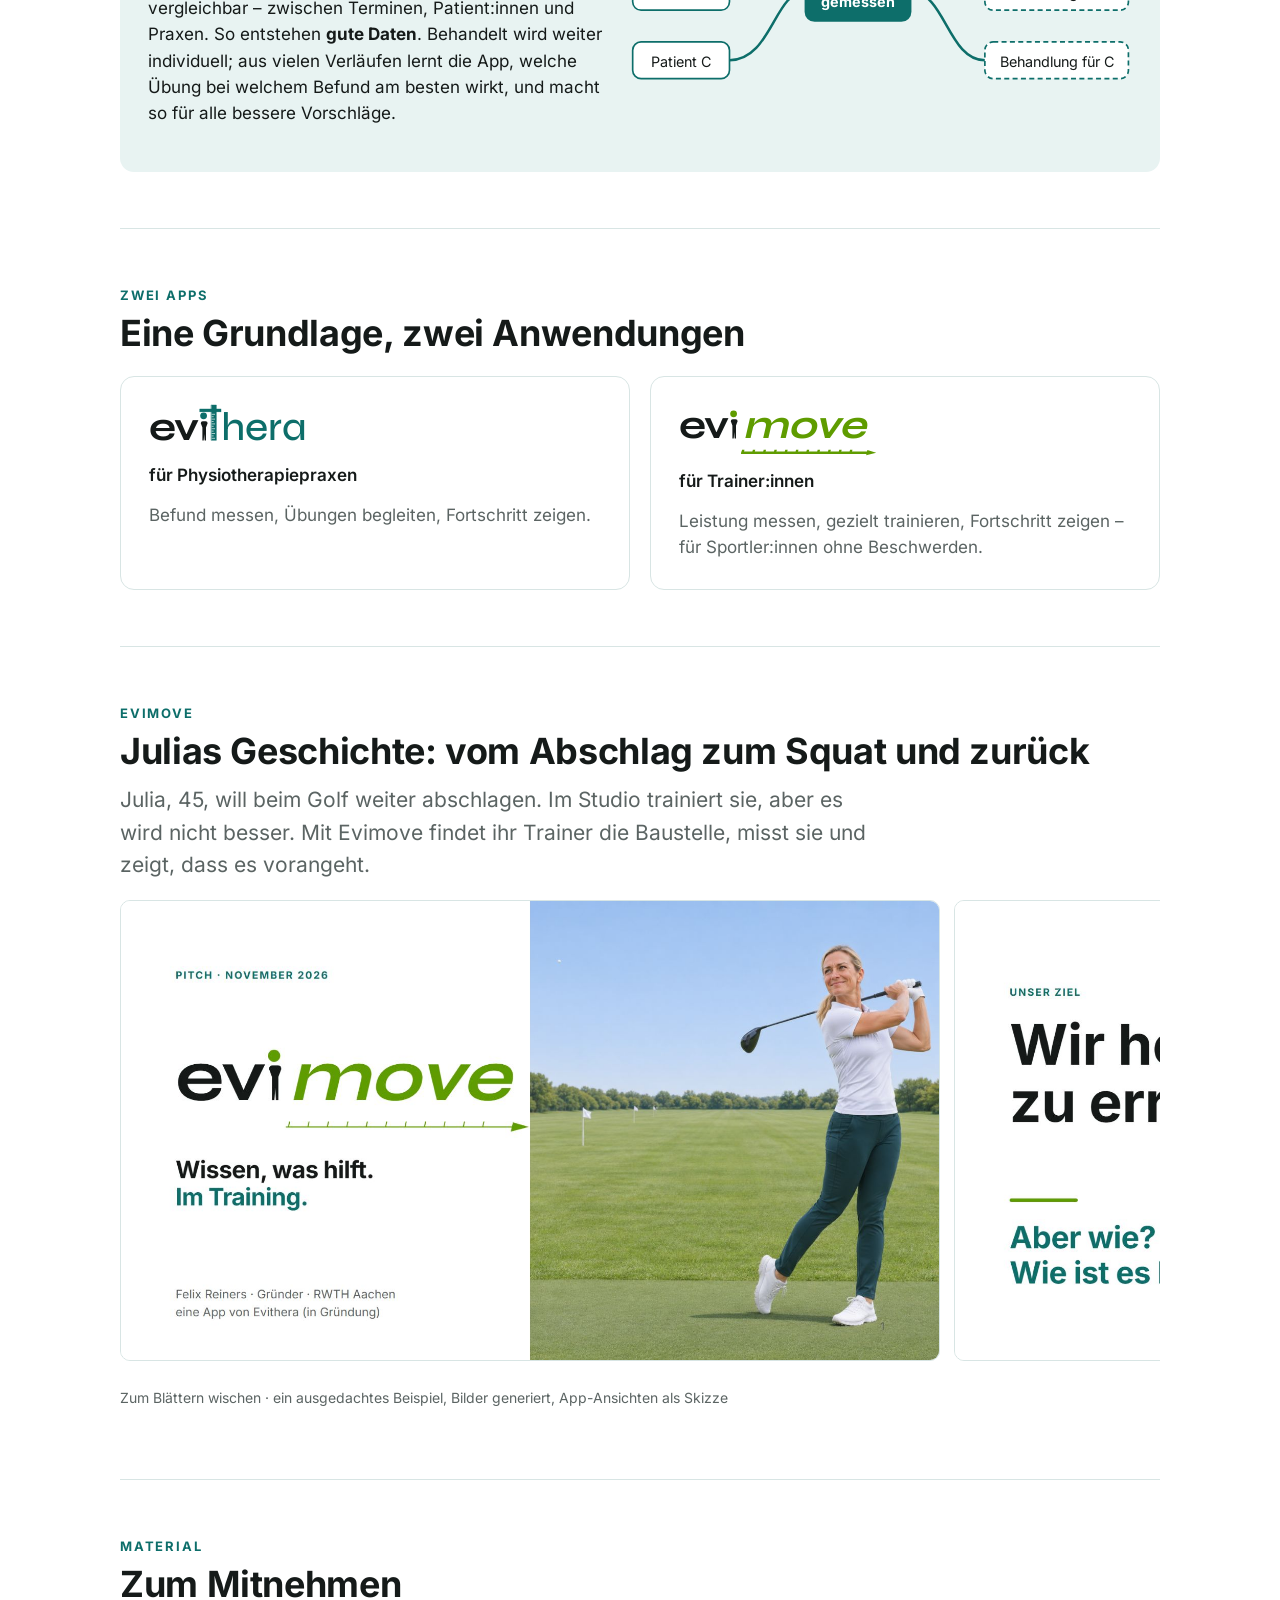
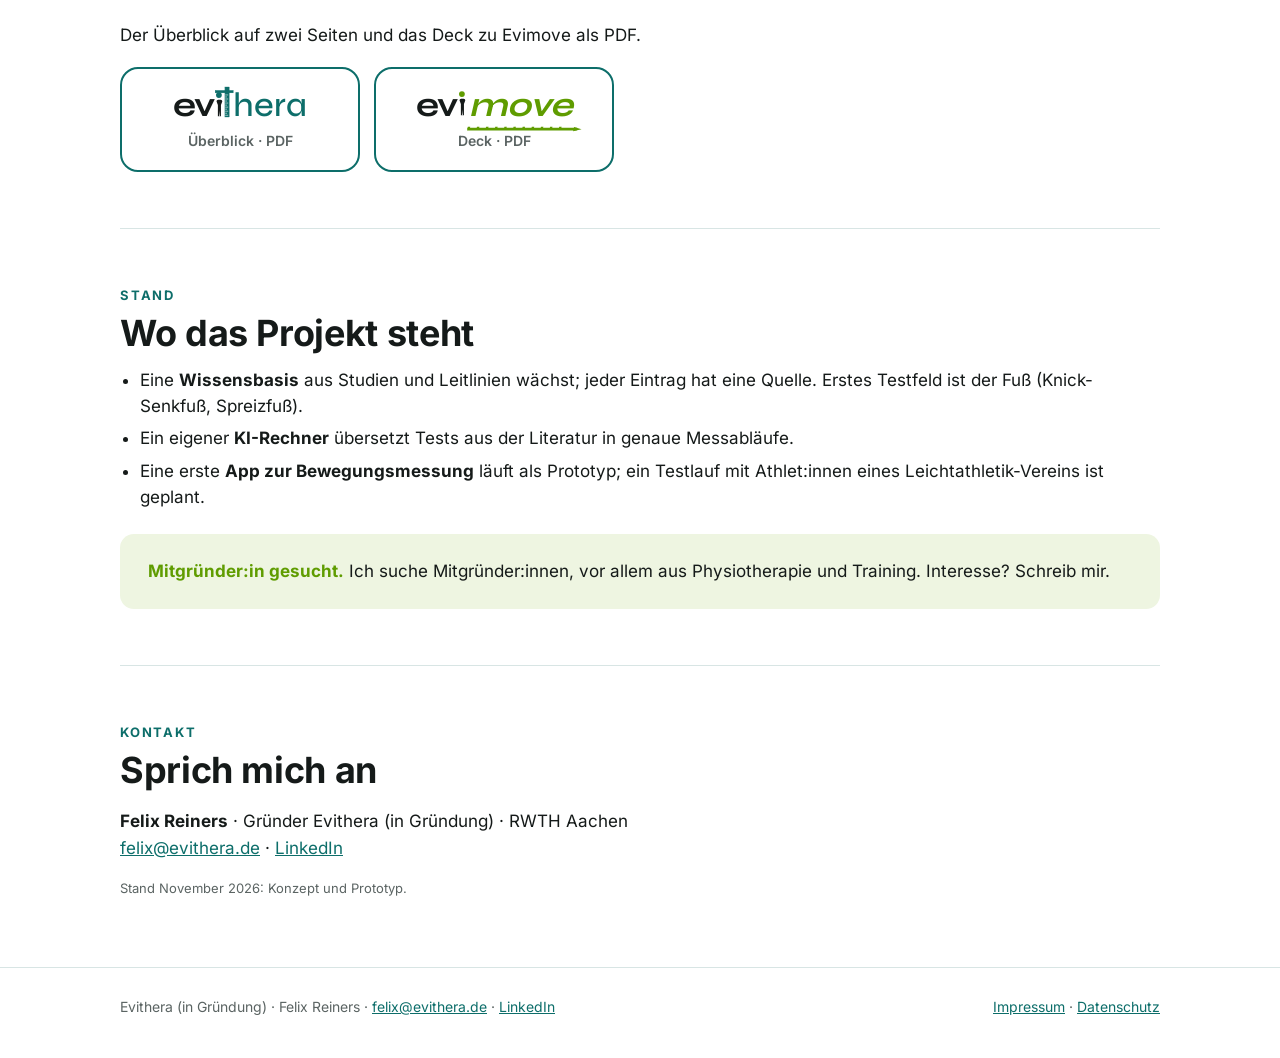
==== commit 68cf5b2e: "LinkedIn-Link bei Kontakt und in der Fusszeile" ====
--- a/index.html
+++ b/index.html
@@ -111,6 +111,6 @@
 <div class="cta"><b>Mitgründer:in gesucht.</b> Ich suche Mitgründer:innen, vor allem aus Physiotherapie und Training. Interesse? Schreib mir.</div></section>
 
 <section id="kontakt"><p class="kick">Kontakt</p><h2>Sprich mich an</h2>
-<p><b>Felix Reiners</b> · Gründer Evithera (in Gründung) · RWTH Aachen<br><a href="mailto:felix@evithera.de">felix@evithera.de</a></p>
+<p><b>Felix Reiners</b> · Gründer Evithera (in Gründung) · RWTH Aachen<br><a href="mailto:felix@evithera.de">felix@evithera.de</a> · <a href="https://www.linkedin.com/in/felix-reiners" rel="noopener">LinkedIn</a></p>
 <p class="note">Stand November 2026: Konzept und Prototyp.</p></section>
-</main><footer><div class="w"><span>Evithera (in Gründung) · Felix Reiners · <a href="mailto:felix@evithera.de">felix@evithera.de</a></span><span><a href="impressum.html">Impressum</a> · <a href="datenschutz.html">Datenschutz</a></span></div></footer></body></html>+</main><footer><div class="w"><span>Evithera (in Gründung) · Felix Reiners · <a href="mailto:felix@evithera.de">felix@evithera.de</a> · <a href="https://www.linkedin.com/in/felix-reiners" rel="noopener">LinkedIn</a></span><span><a href="impressum.html">Impressum</a> · <a href="datenschutz.html">Datenschutz</a></span></div></footer></body></html>
